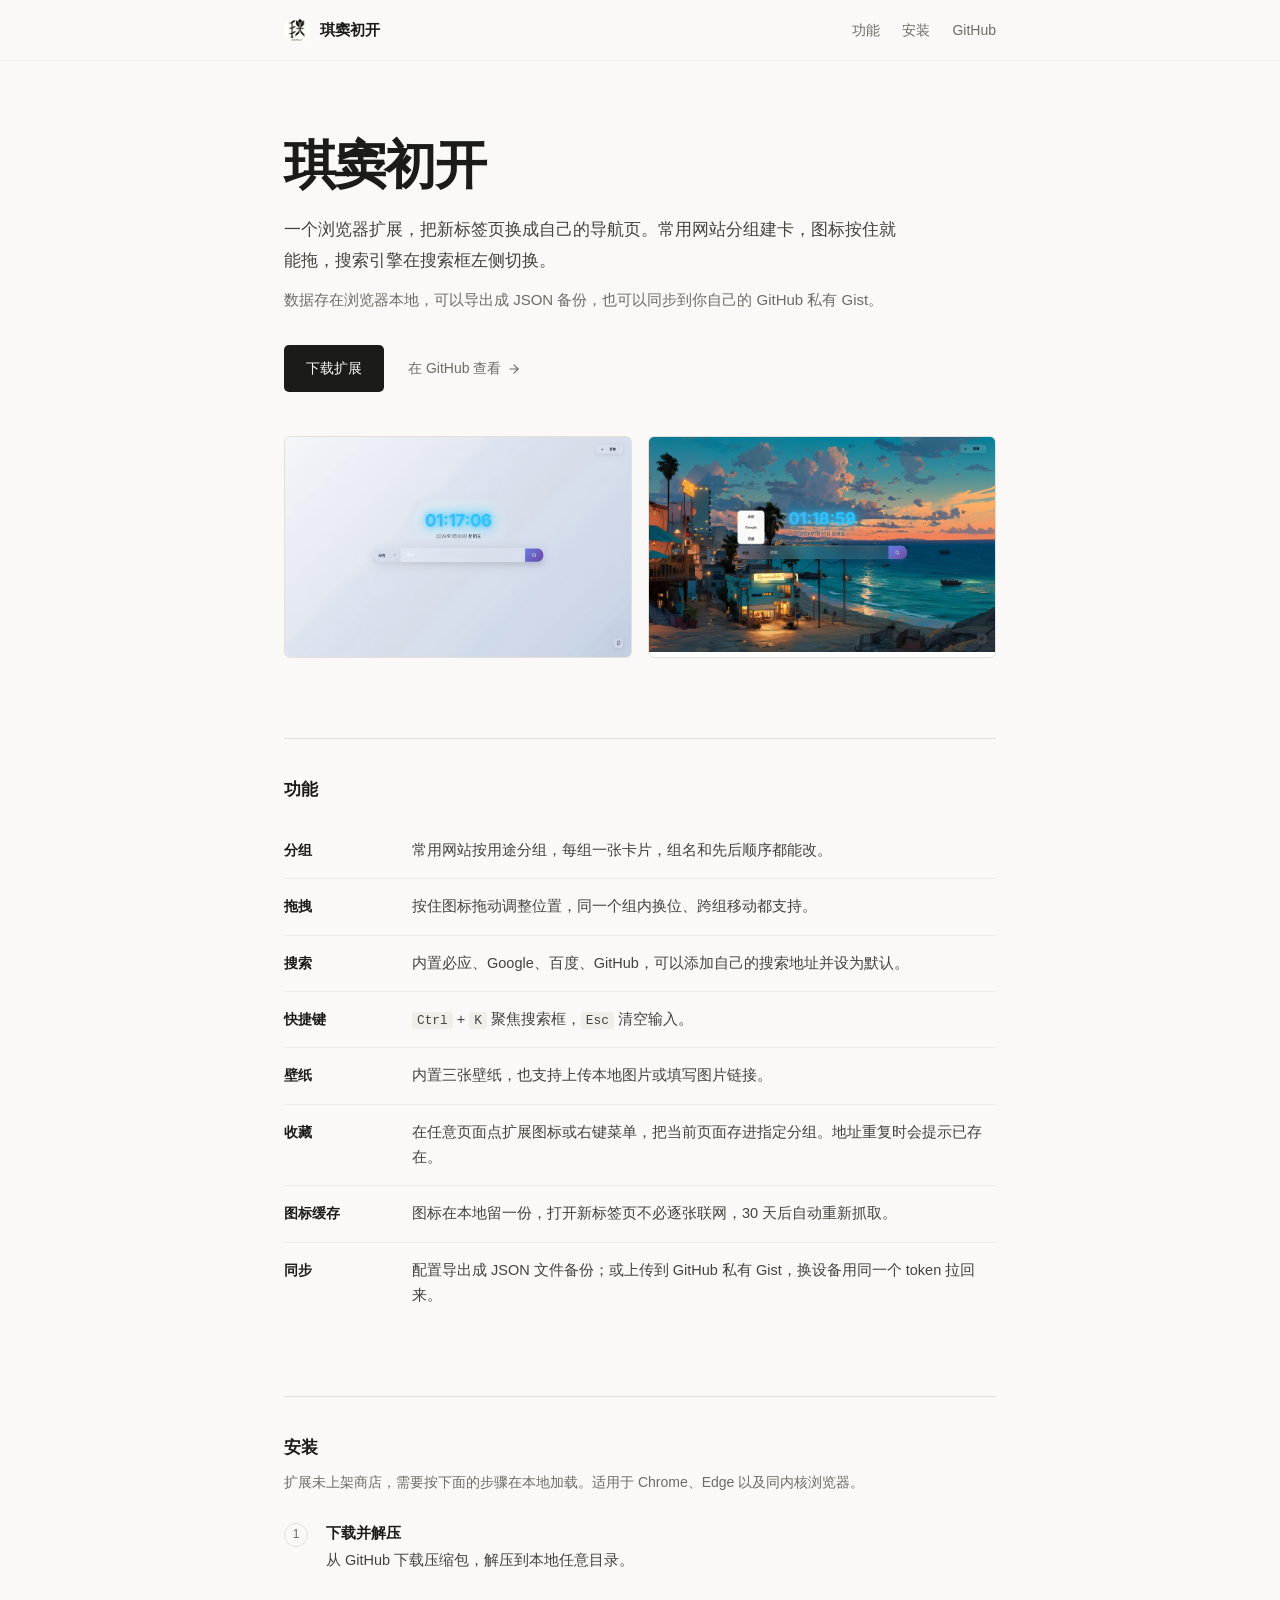
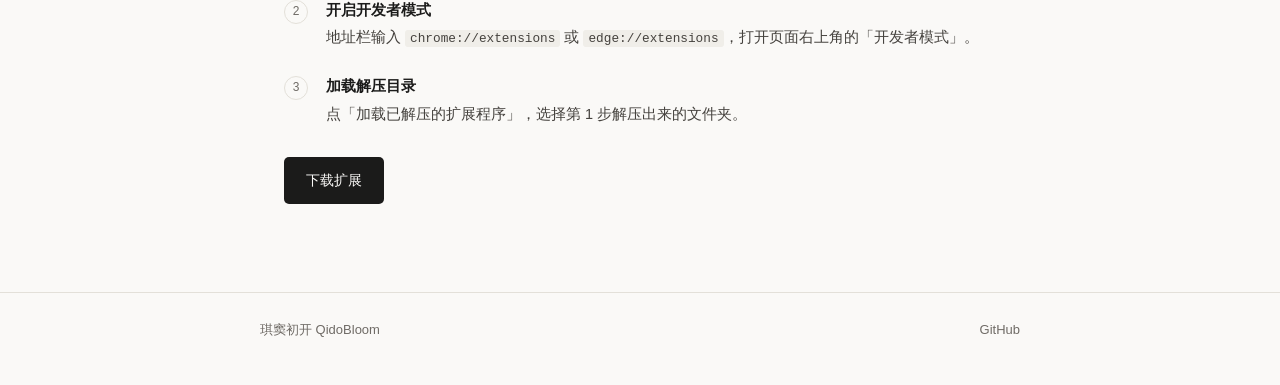
==== landing/index.html @ 7409191f "新增产品介绍页" ====
<!DOCTYPE html>
<html lang="zh-CN">
<head>
    <meta charset="UTF-8">
    <meta name="viewport" content="width=device-width, initial-scale=1.0">
    <title>琪窦初开 — 浏览器新标签页扩展</title>
    <meta name="description" content="琪窦初开是一款浏览器新标签页扩展：常用网站分组建卡、图标拖拽排序、多搜索引擎切换、自定义壁纸，配置可备份到本地或 GitHub Gist。">
    <link rel="icon" href="assets/favicon.png" type="image/png">
    <link rel="stylesheet" href="assets/style.css">
</head>
<body id="top">

<header class="site-header">
    <div class="wrap header-inner">
        <a class="brand" href="#top">
            <img src="assets/icon.png" alt="" width="26" height="26">
            <span>琪窦初开</span>
        </a>
        <nav class="nav">
            <a href="#features">功能</a>
            <a href="#install">安装</a>
            <a href="https://github.com/BAYUEQI/ZQ-QidoBloom" target="_blank" rel="noopener">GitHub</a>
        </nav>
    </div>
</header>

<main class="wrap">

    <section class="intro">
        <h1>琪窦初开</h1>
        <p class="lead">一个浏览器扩展，把新标签页换成自己的导航页。常用网站分组建卡，图标按住就能拖，搜索引擎在搜索框左侧切换。</p>
        <p class="lead sub">数据存在浏览器本地，可以导出成 JSON 备份，也可以同步到你自己的 GitHub 私有 Gist。</p>
        <div class="actions">
            <a class="btn" href="https://github.com/BAYUEQI/ZQ-QidoBloom/archive/refs/heads/main.zip">下载扩展</a>
            <a class="text-link" href="https://github.com/BAYUEQI/ZQ-QidoBloom" target="_blank" rel="noopener">
                在 GitHub 查看
                <svg width="14" height="14" viewBox="0 0 24 24" fill="none" stroke="currentColor" stroke-width="2" stroke-linecap="round" stroke-linejoin="round" aria-hidden="true"><line x1="5" y1="12" x2="19" y2="12"></line><polyline points="12 5 19 12 12 19"></polyline></svg>
            </a>
        </div>
    </section>

    <div class="shots">
        <figure class="shot">
            <img src="assets/shot-1.png" width="440" height="280" alt="起始页界面" loading="lazy">
        </figure>
        <figure class="shot">
            <img src="assets/shot-2.png" width="451" height="280" alt="起始页界面" loading="lazy">
        </figure>
    </div>

    <section id="features" class="section">
        <h2>功能</h2>
        <dl class="feature-list">
            <div class="row">
                <dt>分组</dt>
                <dd>常用网站按用途分组，每组一张卡片，组名和先后顺序都能改。</dd>
            </div>
            <div class="row">
                <dt>拖拽</dt>
                <dd>按住图标拖动调整位置，同一个组内换位、跨组移动都支持。</dd>
            </div>
            <div class="row">
                <dt>搜索</dt>
                <dd>内置必应、Google、百度、GitHub，可以添加自己的搜索地址并设为默认。</dd>
            </div>
            <div class="row">
                <dt>快捷键</dt>
                <dd><code>Ctrl</code> + <code>K</code> 聚焦搜索框，<code>Esc</code> 清空输入。</dd>
            </div>
            <div class="row">
                <dt>壁纸</dt>
                <dd>内置三张壁纸，也支持上传本地图片或填写图片链接。</dd>
            </div>
            <div class="row">
                <dt>收藏</dt>
                <dd>在任意页面点扩展图标或右键菜单，把当前页面存进指定分组。地址重复时会提示已存在。</dd>
            </div>
            <div class="row">
                <dt>图标缓存</dt>
                <dd>图标在本地留一份，打开新标签页不必逐张联网，30 天后自动重新抓取。</dd>
            </div>
            <div class="row">
                <dt>同步</dt>
                <dd>配置导出成 JSON 文件备份；或上传到 GitHub 私有 Gist，换设备用同一个 token 拉回来。</dd>
            </div>
        </dl>
    </section>

    <section id="install" class="section">
        <h2>安装</h2>
        <p class="note">扩展未上架商店，需要按下面的步骤在本地加载。适用于 Chrome、Edge 以及同内核浏览器。</p>
        <ol class="steps">
            <li>
                <h3>下载并解压</h3>
                <p>从 GitHub 下载压缩包，解压到本地任意目录。</p>
            </li>
            <li>
                <h3>开启开发者模式</h3>
                <p>地址栏输入 <code>chrome://extensions</code> 或 <code>edge://extensions</code>，打开页面右上角的「开发者模式」。</p>
            </li>
            <li>
                <h3>加载解压目录</h3>
                <p>点「加载已解压的扩展程序」，选择第 1 步解压出来的文件夹。</p>
            </li>
        </ol>
        <div class="actions">
            <a class="btn" href="https://github.com/BAYUEQI/ZQ-QidoBloom/archive/refs/heads/main.zip">下载扩展</a>
        </div>
    </section>

</main>

<footer class="site-footer">
    <div class="wrap footer-inner">
        <span>琪窦初开 QidoBloom</span>
        <a href="https://github.com/BAYUEQI/ZQ-QidoBloom" target="_blank" rel="noopener">GitHub</a>
    </div>
</footer>

</body>
</html>
---- landing/assets/style.css ----
/* ---------- 基础 ---------- */
:root {
    --ink: #1b1b1a;
    --ink-soft: #45423e;
    --muted: #6f6b66;
    --line: #e3e0d9;
    --line-soft: #eeece7;
    --paper: #faf9f7;
    --code-bg: #f0eee9;
}

* {
    margin: 0;
    padding: 0;
    box-sizing: border-box;
}

html {
    -webkit-text-size-adjust: 100%;
}

body {
    background: var(--paper);
    color: var(--ink);
    font-family: -apple-system, BlinkMacSystemFont, "Segoe UI", "PingFang SC", "Microsoft YaHei", sans-serif;
    font-size: 15px;
    line-height: 1.75;
    -webkit-font-smoothing: antialiased;
}

.wrap {
    width: 100%;
    max-width: 760px;
    margin: 0 auto;
    padding: 0 24px;
}

a {
    color: inherit;
    text-decoration: none;
}

code {
    font-family: ui-monospace, SFMono-Regular, Menlo, Consolas, monospace;
    font-size: 0.88em;
    background: var(--code-bg);
    padding: 1px 5px;
    border-radius: 3px;
}

/* ---------- 顶栏 ---------- */
.site-header {
    position: sticky;
    top: 0;
    z-index: 10;
    background: rgba(250, 249, 247, 0.9);
    backdrop-filter: blur(8px);
    -webkit-backdrop-filter: blur(8px);
    border-bottom: 1px solid var(--line-soft);
}

.header-inner {
    display: flex;
    align-items: center;
    justify-content: space-between;
    height: 60px;
}

.brand {
    display: inline-flex;
    align-items: center;
    gap: 10px;
    font-size: 15px;
    font-weight: 600;
    letter-spacing: -0.01em;
}

.brand img {
    border-radius: 6px;
    display: block;
}

.nav {
    display: flex;
    gap: 22px;
}

.nav a {
    font-size: 14px;
    color: var(--muted);
    transition: color 0.15s ease;
}

.nav a:hover {
    color: var(--ink);
}

/* ---------- 首屏 ---------- */
.intro {
    padding: 76px 0 44px;
}

.intro h1 {
    font-size: clamp(34px, 6vw, 52px);
    font-weight: 600;
    line-height: 1.08;
    letter-spacing: -0.035em;
}

.lead {
    margin-top: 22px;
    font-size: 17px;
    line-height: 1.8;
    color: var(--ink-soft);
    max-width: 620px;
}

.lead.sub {
    margin-top: 10px;
    font-size: 15px;
    color: var(--muted);
}

.actions {
    display: flex;
    align-items: center;
    gap: 24px;
    margin-top: 32px;
}

.btn {
    display: inline-flex;
    align-items: center;
    gap: 8px;
    background: var(--ink);
    color: var(--paper);
    font-size: 14px;
    font-weight: 500;
    padding: 11px 22px;
    border-radius: 5px;
    transition: background 0.15s ease;
}

.btn:hover {
    background: #34332f;
}

.text-link {
    display: inline-flex;
    align-items: center;
    gap: 6px;
    font-size: 14px;
    color: var(--muted);
    transition: color 0.15s ease;
}

.text-link svg {
    transition: transform 0.15s ease;
}

.text-link:hover {
    color: var(--ink);
}

.text-link:hover svg {
    transform: translateX(2px);
}

/* ---------- 截图 ---------- */
.shots {
    display: grid;
    grid-template-columns: 1fr 1fr;
    gap: 16px;
    padding-bottom: 8px;
}

.shot {
    border: 1px solid var(--line);
    border-radius: 6px;
    overflow: hidden;
    background: #fff;
}

.shot img {
    display: block;
    width: 100%;
    height: auto;
}

/* ---------- 区块 ---------- */
.section {
    margin-top: 72px;
    padding-top: 36px;
    border-top: 1px solid var(--line);
}

.section h2 {
    font-size: 17px;
    font-weight: 600;
    letter-spacing: -0.01em;
    margin-bottom: 8px;
}

.note {
    font-size: 14px;
    color: var(--muted);
    margin: 8px 0 26px;
}

/* ---------- 功能列表 ---------- */
.feature-list {
    margin-top: 18px;
}

.feature-list .row {
    display: grid;
    grid-template-columns: 104px 1fr;
    gap: 24px;
    padding: 15px 0;
    border-bottom: 1px solid var(--line-soft);
}

.feature-list .row:last-child {
    border-bottom: none;
}

.feature-list dt {
    font-size: 14px;
    font-weight: 600;
    color: var(--ink);
}

.feature-list dd {
    font-size: 14.5px;
    color: var(--ink-soft);
}

/* ---------- 安装步骤 ---------- */
.steps {
    list-style: none;
    counter-reset: step;
    margin-top: 4px;
}

.steps li {
    counter-increment: step;
    position: relative;
    padding-left: 42px;
    margin-bottom: 24px;
}

.steps li:last-child {
    margin-bottom: 0;
}

.steps li::before {
    content: counter(step);
    position: absolute;
    left: 0;
    top: 2px;
    width: 22px;
    height: 22px;
    border: 1px solid var(--line);
    border-radius: 50%;
    font-size: 12px;
    line-height: 20px;
    text-align: center;
    color: var(--muted);
}

.steps h3 {
    font-size: 14.5px;
    font-weight: 600;
    margin-bottom: 2px;
}

.steps p {
    font-size: 14.5px;
    color: var(--ink-soft);
}

.section .actions {
    margin-top: 30px;
}

/* ---------- 页脚 ---------- */
.site-footer {
    margin-top: 88px;
    border-top: 1px solid var(--line);
}

.footer-inner {
    display: flex;
    align-items: center;
    justify-content: space-between;
    padding: 26px 0 44px;
    font-size: 13px;
    color: var(--muted);
}

.footer-inner a:hover {
    color: var(--ink);
}

/* ---------- 移动端 ---------- */
@media (max-width: 640px) {
    .intro {
        padding: 52px 0 34px;
    }

    .lead {
        font-size: 16px;
    }

    .shots {
        grid-template-columns: 1fr;
    }

    .section {
        margin-top: 56px;
        padding-top: 30px;
    }

    .feature-list .row {
        grid-template-columns: 1fr;
        gap: 2px;
        padding: 14px 0;
    }

    .actions {
        gap: 18px;
        flex-wrap: wrap;
    }

    .nav {
        gap: 16px;
    }
}
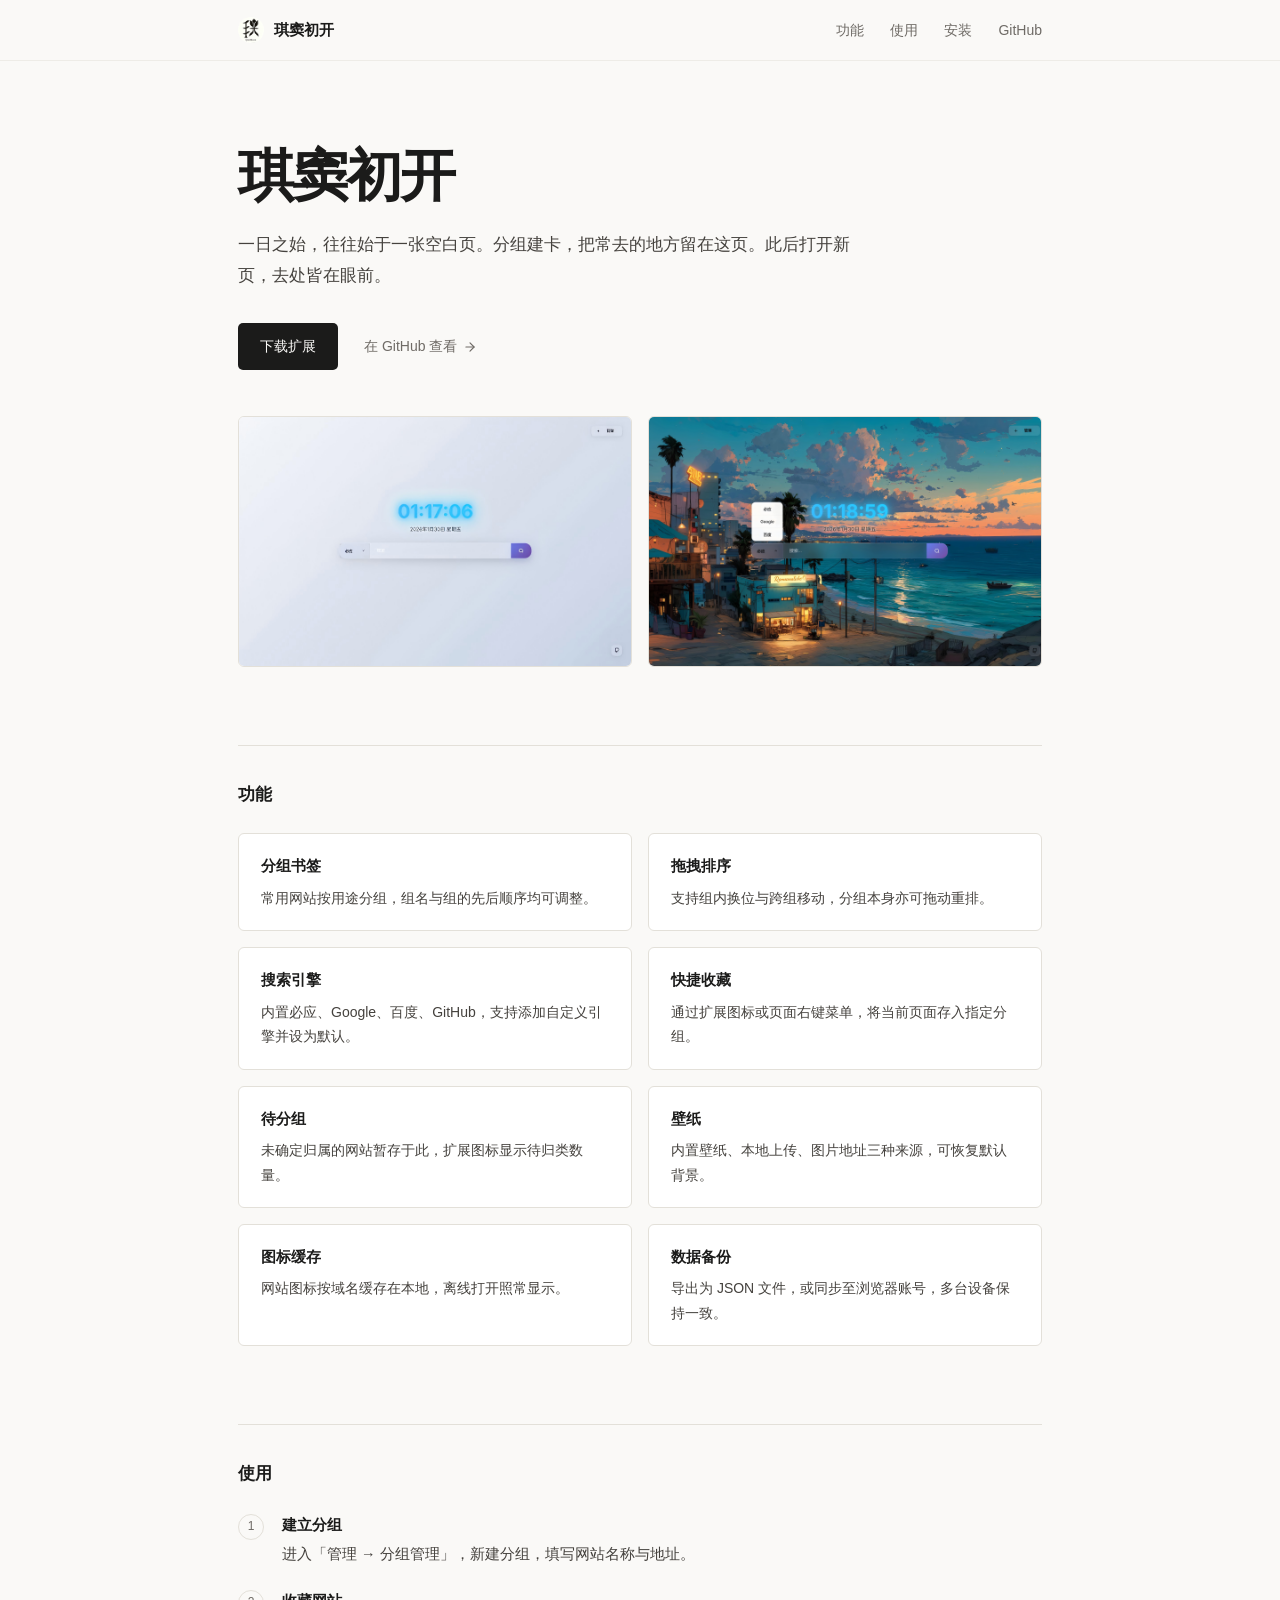
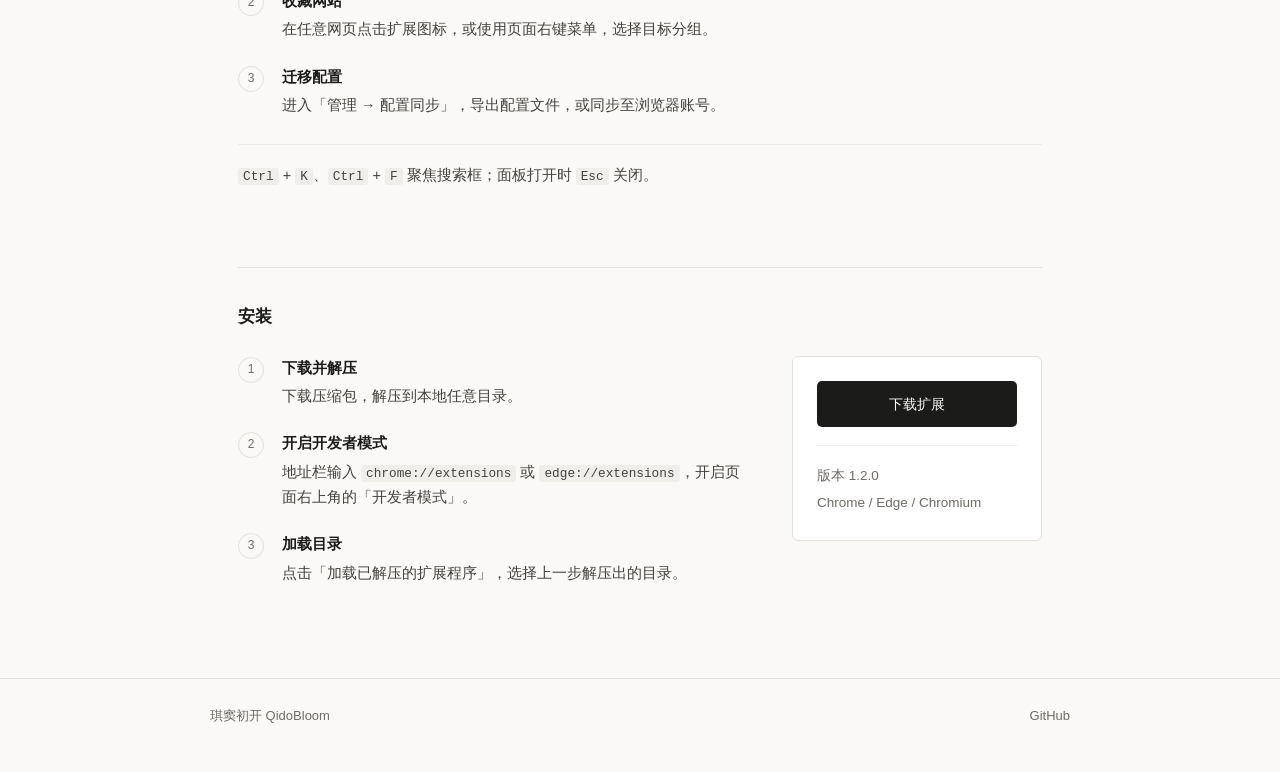
==== commit 493ebebd: "移除 Gist 同步，改为浏览器账号同步；清理冗余并修复 5 处缺陷；图标压缩至 128×128；重写 README 与产品页 账号同步按 5500 字节切片写入 chrome.storage.syn" ====
--- a/landing/index.html
+++ b/landing/index.html
@@ -4,7 +4,7 @@
     <meta charset="UTF-8">
     <meta name="viewport" content="width=device-width, initial-scale=1.0">
     <title>琪窦初开 — 浏览器新标签页扩展</title>
-    <meta name="description" content="琪窦初开是一款浏览器新标签页扩展：常用网站分组建卡、图标拖拽排序、多搜索引擎切换、自定义壁纸，配置可备份到本地或 GitHub Gist。">
+    <meta name="description" content="一日之始，往往始于一张空白页。分组建卡，把常去的地方留在这页；此后打开新页，去处皆在眼前。">
     <link rel="icon" href="assets/favicon.png" type="image/png">
     <link rel="stylesheet" href="assets/style.css">
 </head>
@@ -18,6 +18,7 @@
         </a>
         <nav class="nav">
             <a href="#features">功能</a>
+            <a href="#workflow">使用</a>
             <a href="#install">安装</a>
             <a href="https://github.com/BAYUEQI/ZQ-QidoBloom" target="_blank" rel="noopener">GitHub</a>
         </nav>
@@ -28,8 +29,7 @@
 
     <section class="intro">
         <h1>琪窦初开</h1>
-        <p class="lead">一个浏览器扩展，把新标签页换成自己的导航页。常用网站分组建卡，图标按住就能拖，搜索引擎在搜索框左侧切换。</p>
-        <p class="lead sub">数据存在浏览器本地，可以导出成 JSON 备份，也可以同步到你自己的 GitHub 私有 Gist。</p>
+        <p class="lead">一日之始，往往始于一张空白页。分组建卡，把常去的地方留在这页。此后打开新页，去处皆在眼前。</p>
         <div class="actions">
             <a class="btn" href="https://github.com/BAYUEQI/ZQ-QidoBloom/archive/refs/heads/main.zip">下载扩展</a>
             <a class="text-link" href="https://github.com/BAYUEQI/ZQ-QidoBloom" target="_blank" rel="noopener">
@@ -41,70 +41,94 @@
 
     <div class="shots">
         <figure class="shot">
-            <img src="assets/shot-1.png" width="440" height="280" alt="起始页界面" loading="lazy">
+            <img src="assets/shot-1.png" alt="起始页界面">
         </figure>
         <figure class="shot">
-            <img src="assets/shot-2.png" width="451" height="280" alt="起始页界面" loading="lazy">
+            <img src="assets/shot-2.png" alt="起始页界面">
         </figure>
     </div>
 
     <section id="features" class="section">
         <h2>功能</h2>
-        <dl class="feature-list">
-            <div class="row">
-                <dt>分组</dt>
-                <dd>常用网站按用途分组，每组一张卡片，组名和先后顺序都能改。</dd>
+        <div class="cards">
+            <div class="card">
+                <h3>分组书签</h3>
+                <p>常用网站按用途分组，组名与组的先后顺序均可调整。</p>
             </div>
-            <div class="row">
-                <dt>拖拽</dt>
-                <dd>按住图标拖动调整位置，同一个组内换位、跨组移动都支持。</dd>
+            <div class="card">
+                <h3>拖拽排序</h3>
+                <p>支持组内换位与跨组移动，分组本身亦可拖动重排。</p>
             </div>
-            <div class="row">
-                <dt>搜索</dt>
-                <dd>内置必应、Google、百度、GitHub，可以添加自己的搜索地址并设为默认。</dd>
+            <div class="card">
+                <h3>搜索引擎</h3>
+                <p>内置必应、Google、百度、GitHub，支持添加自定义引擎并设为默认。</p>
             </div>
-            <div class="row">
-                <dt>快捷键</dt>
-                <dd><code>Ctrl</code> + <code>K</code> 聚焦搜索框，<code>Esc</code> 清空输入。</dd>
+            <div class="card">
+                <h3>快捷收藏</h3>
+                <p>通过扩展图标或页面右键菜单，将当前页面存入指定分组。</p>
             </div>
-            <div class="row">
-                <dt>壁纸</dt>
-                <dd>内置三张壁纸，也支持上传本地图片或填写图片链接。</dd>
+            <div class="card">
+                <h3>待分组</h3>
+                <p>未确定归属的网站暂存于此，扩展图标显示待归类数量。</p>
             </div>
-            <div class="row">
-                <dt>收藏</dt>
-                <dd>在任意页面点扩展图标或右键菜单，把当前页面存进指定分组。地址重复时会提示已存在。</dd>
+            <div class="card">
+                <h3>壁纸</h3>
+                <p>内置壁纸、本地上传、图片地址三种来源，可恢复默认背景。</p>
             </div>
-            <div class="row">
-                <dt>图标缓存</dt>
-                <dd>图标在本地留一份，打开新标签页不必逐张联网，30 天后自动重新抓取。</dd>
+            <div class="card">
+                <h3>图标缓存</h3>
+                <p>网站图标按域名缓存在本地，离线打开照常显示。</p>
             </div>
-            <div class="row">
-                <dt>同步</dt>
-                <dd>配置导出成 JSON 文件备份；或上传到 GitHub 私有 Gist，换设备用同一个 token 拉回来。</dd>
+            <div class="card">
+                <h3>数据备份</h3>
+                <p>导出为 JSON 文件，或同步至浏览器账号，多台设备保持一致。</p>
             </div>
-        </dl>
+        </div>
+    </section>
+
+    <section id="workflow" class="section">
+        <h2>使用</h2>
+        <ol class="steps">
+            <li>
+                <h3>建立分组</h3>
+                <p>进入「管理 → 分组管理」，新建分组，填写网站名称与地址。</p>
+            </li>
+            <li>
+                <h3>收藏网站</h3>
+                <p>在任意网页点击扩展图标，或使用页面右键菜单，选择目标分组。</p>
+            </li>
+            <li>
+                <h3>迁移配置</h3>
+                <p>进入「管理 → 配置同步」，导出配置文件，或同步至浏览器账号。</p>
+            </li>
+        </ol>
+        <p class="shortcut"><code>Ctrl</code> + <code>K</code>、<code>Ctrl</code> + <code>F</code> 聚焦搜索框；面板打开时 <code>Esc</code> 关闭。</p>
     </section>
 
     <section id="install" class="section">
         <h2>安装</h2>
-        <p class="note">扩展未上架商店，需要按下面的步骤在本地加载。适用于 Chrome、Edge 以及同内核浏览器。</p>
-        <ol class="steps">
-            <li>
-                <h3>下载并解压</h3>
-                <p>从 GitHub 下载压缩包，解压到本地任意目录。</p>
-            </li>
-            <li>
-                <h3>开启开发者模式</h3>
-                <p>地址栏输入 <code>chrome://extensions</code> 或 <code>edge://extensions</code>，打开页面右上角的「开发者模式」。</p>
-            </li>
-            <li>
-                <h3>加载解压目录</h3>
-                <p>点「加载已解压的扩展程序」，选择第 1 步解压出来的文件夹。</p>
-            </li>
-        </ol>
-        <div class="actions">
-            <a class="btn" href="https://github.com/BAYUEQI/ZQ-QidoBloom/archive/refs/heads/main.zip">下载扩展</a>
+        <div class="install-grid">
+            <ol class="steps">
+                <li>
+                    <h3>下载并解压</h3>
+                    <p>下载压缩包，解压到本地任意目录。</p>
+                </li>
+                <li>
+                    <h3>开启开发者模式</h3>
+                    <p>地址栏输入 <code>chrome://extensions</code> 或 <code>edge://extensions</code>，开启页面右上角的「开发者模式」。</p>
+                </li>
+                <li>
+                    <h3>加载目录</h3>
+                    <p>点击「加载已解压的扩展程序」，选择上一步解压出的目录。</p>
+                </li>
+            </ol>
+            <aside class="download-card">
+                <a class="btn" href="https://github.com/BAYUEQI/ZQ-QidoBloom/archive/refs/heads/main.zip">下载扩展</a>
+                <div class="download-meta">
+                    <span>版本 1.2.0</span>
+                    <span>Chrome / Edge / Chromium</span>
+                </div>
+            </aside>
         </div>
     </section>
 
--- a/landing/assets/style.css
+++ b/landing/assets/style.css
@@ -30,9 +30,9 @@
 
 .wrap {
     width: 100%;
-    max-width: 760px;
+    max-width: 860px;
     margin: 0 auto;
-    padding: 0 24px;
+    padding: 0 28px;
 }
 
 a {
@@ -53,7 +53,7 @@
     position: sticky;
     top: 0;
     z-index: 10;
-    background: rgba(250, 249, 247, 0.9);
+    background: rgba(250, 249, 247, 0.92);
     backdrop-filter: blur(8px);
     -webkit-backdrop-filter: blur(8px);
     border-bottom: 1px solid var(--line-soft);
@@ -82,7 +82,7 @@
 
 .nav {
     display: flex;
-    gap: 22px;
+    gap: 26px;
 }
 
 .nav a {
@@ -97,34 +97,28 @@
 
 /* ---------- 首屏 ---------- */
 .intro {
-    padding: 76px 0 44px;
+    padding: 84px 0 46px;
 }
 
 .intro h1 {
-    font-size: clamp(34px, 6vw, 52px);
-    font-weight: 600;
-    line-height: 1.08;
+    font-size: clamp(36px, 5.4vw, 56px);
+    font-weight: 600;
+    line-height: 1.1;
     letter-spacing: -0.035em;
 }
 
 .lead {
     margin-top: 22px;
+    max-width: 640px;
     font-size: 17px;
-    line-height: 1.8;
+    line-height: 1.85;
     color: var(--ink-soft);
-    max-width: 620px;
-}
-
-.lead.sub {
-    margin-top: 10px;
-    font-size: 15px;
-    color: var(--muted);
 }
 
 .actions {
     display: flex;
     align-items: center;
-    gap: 24px;
+    gap: 26px;
     margin-top: 32px;
 }
 
@@ -171,7 +165,6 @@
     display: grid;
     grid-template-columns: 1fr 1fr;
     gap: 16px;
-    padding-bottom: 8px;
 }
 
 .shot {
@@ -179,18 +172,21 @@
     border-radius: 6px;
     overflow: hidden;
     background: #fff;
+    aspect-ratio: 11 / 7;
 }
 
 .shot img {
     display: block;
     width: 100%;
-    height: auto;
+    height: 100%;
+    object-fit: cover;
+    object-position: top left;
 }
 
 /* ---------- 区块 ---------- */
 .section {
-    margin-top: 72px;
-    padding-top: 36px;
+    margin-top: 78px;
+    padding-top: 34px;
     border-top: 1px solid var(--line);
 }
 
@@ -198,55 +194,48 @@
     font-size: 17px;
     font-weight: 600;
     letter-spacing: -0.01em;
-    margin-bottom: 8px;
-}
-
-.note {
+}
+
+/* ---------- 功能 ---------- */
+.cards {
+    display: grid;
+    grid-template-columns: 1fr 1fr;
+    gap: 16px;
+    margin-top: 24px;
+}
+
+.card {
+    border: 1px solid var(--line);
+    border-radius: 6px;
+    padding: 20px 22px;
+    background: #fff;
+}
+
+.card h3 {
+    font-size: 14.5px;
+    font-weight: 600;
+    margin-bottom: 6px;
+}
+
+.card p {
     font-size: 14px;
-    color: var(--muted);
-    margin: 8px 0 26px;
-}
-
-/* ---------- 功能列表 ---------- */
-.feature-list {
-    margin-top: 18px;
-}
-
-.feature-list .row {
-    display: grid;
-    grid-template-columns: 104px 1fr;
-    gap: 24px;
-    padding: 15px 0;
-    border-bottom: 1px solid var(--line-soft);
-}
-
-.feature-list .row:last-child {
-    border-bottom: none;
-}
-
-.feature-list dt {
-    font-size: 14px;
-    font-weight: 600;
-    color: var(--ink);
-}
-
-.feature-list dd {
-    font-size: 14.5px;
+    line-height: 1.75;
     color: var(--ink-soft);
 }
 
-/* ---------- 安装步骤 ---------- */
+/* ---------- 使用步骤 ---------- */
 .steps {
     list-style: none;
     counter-reset: step;
-    margin-top: 4px;
+    margin-top: 24px;
+    max-width: 640px;
 }
 
 .steps li {
     counter-increment: step;
     position: relative;
-    padding-left: 42px;
-    margin-bottom: 24px;
+    padding-left: 44px;
+    margin-bottom: 22px;
 }
 
 .steps li:last-child {
@@ -257,13 +246,13 @@
     content: counter(step);
     position: absolute;
     left: 0;
-    top: 2px;
-    width: 22px;
-    height: 22px;
+    top: 1px;
+    width: 24px;
+    height: 24px;
     border: 1px solid var(--line);
     border-radius: 50%;
     font-size: 12px;
-    line-height: 20px;
+    line-height: 22px;
     text-align: center;
     color: var(--muted);
 }
@@ -271,7 +260,7 @@
 .steps h3 {
     font-size: 14.5px;
     font-weight: 600;
-    margin-bottom: 2px;
+    margin-bottom: 3px;
 }
 
 .steps p {
@@ -279,13 +268,55 @@
     color: var(--ink-soft);
 }
 
-.section .actions {
-    margin-top: 30px;
+.shortcut {
+    margin-top: 26px;
+    padding-top: 18px;
+    border-top: 1px solid var(--line-soft);
+    font-size: 14.5px;
+    color: var(--ink-soft);
+}
+
+/* ---------- 安装 ---------- */
+.install-grid {
+    display: grid;
+    grid-template-columns: 1fr 250px;
+    gap: 44px;
+    margin-top: 24px;
+}
+
+.install-grid .steps {
+    margin-top: 0;
+}
+
+.download-card {
+    border: 1px solid var(--line);
+    border-radius: 6px;
+    background: #fff;
+    padding: 24px;
+    align-self: start;
+}
+
+.download-card .btn {
+    width: 100%;
+    justify-content: center;
+}
+
+.download-meta {
+    margin-top: 18px;
+    padding-top: 16px;
+    border-top: 1px solid var(--line-soft);
+    font-size: 13.5px;
+    line-height: 2;
+    color: var(--muted);
+}
+
+.download-meta span {
+    display: block;
 }
 
 /* ---------- 页脚 ---------- */
 .site-footer {
-    margin-top: 88px;
+    margin-top: 92px;
     border-top: 1px solid var(--line);
 }
 
@@ -303,9 +334,13 @@
 }
 
 /* ---------- 移动端 ---------- */
-@media (max-width: 640px) {
+@media (max-width: 680px) {
+    .wrap {
+        padding: 0 20px;
+    }
+
     .intro {
-        padding: 52px 0 34px;
+        padding: 56px 0 34px;
     }
 
     .lead {
@@ -316,15 +351,19 @@
         grid-template-columns: 1fr;
     }
 
+    .cards {
+        grid-template-columns: 1fr;
+        gap: 12px;
+    }
+
     .section {
         margin-top: 56px;
-        padding-top: 30px;
-    }
-
-    .feature-list .row {
+        padding-top: 28px;
+    }
+
+    .install-grid {
         grid-template-columns: 1fr;
-        gap: 2px;
-        padding: 14px 0;
+        gap: 28px;
     }
 
     .actions {
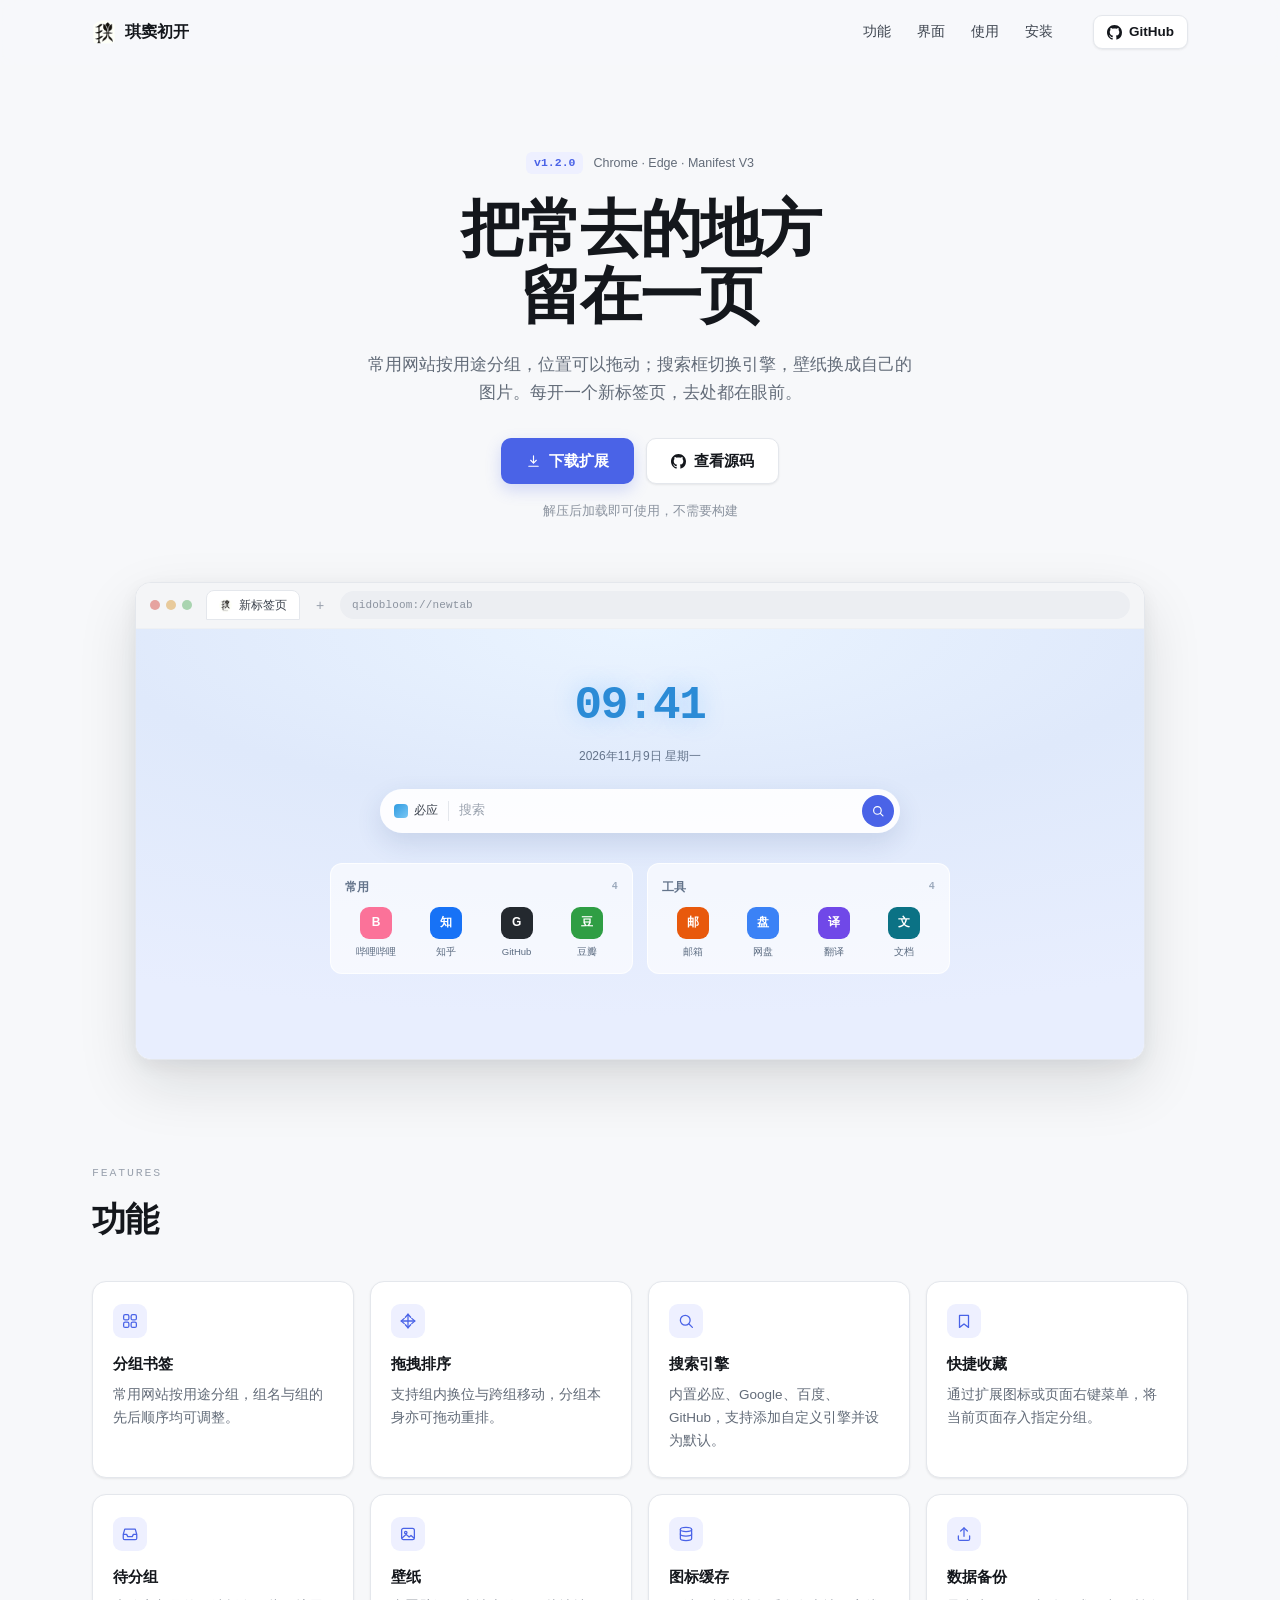
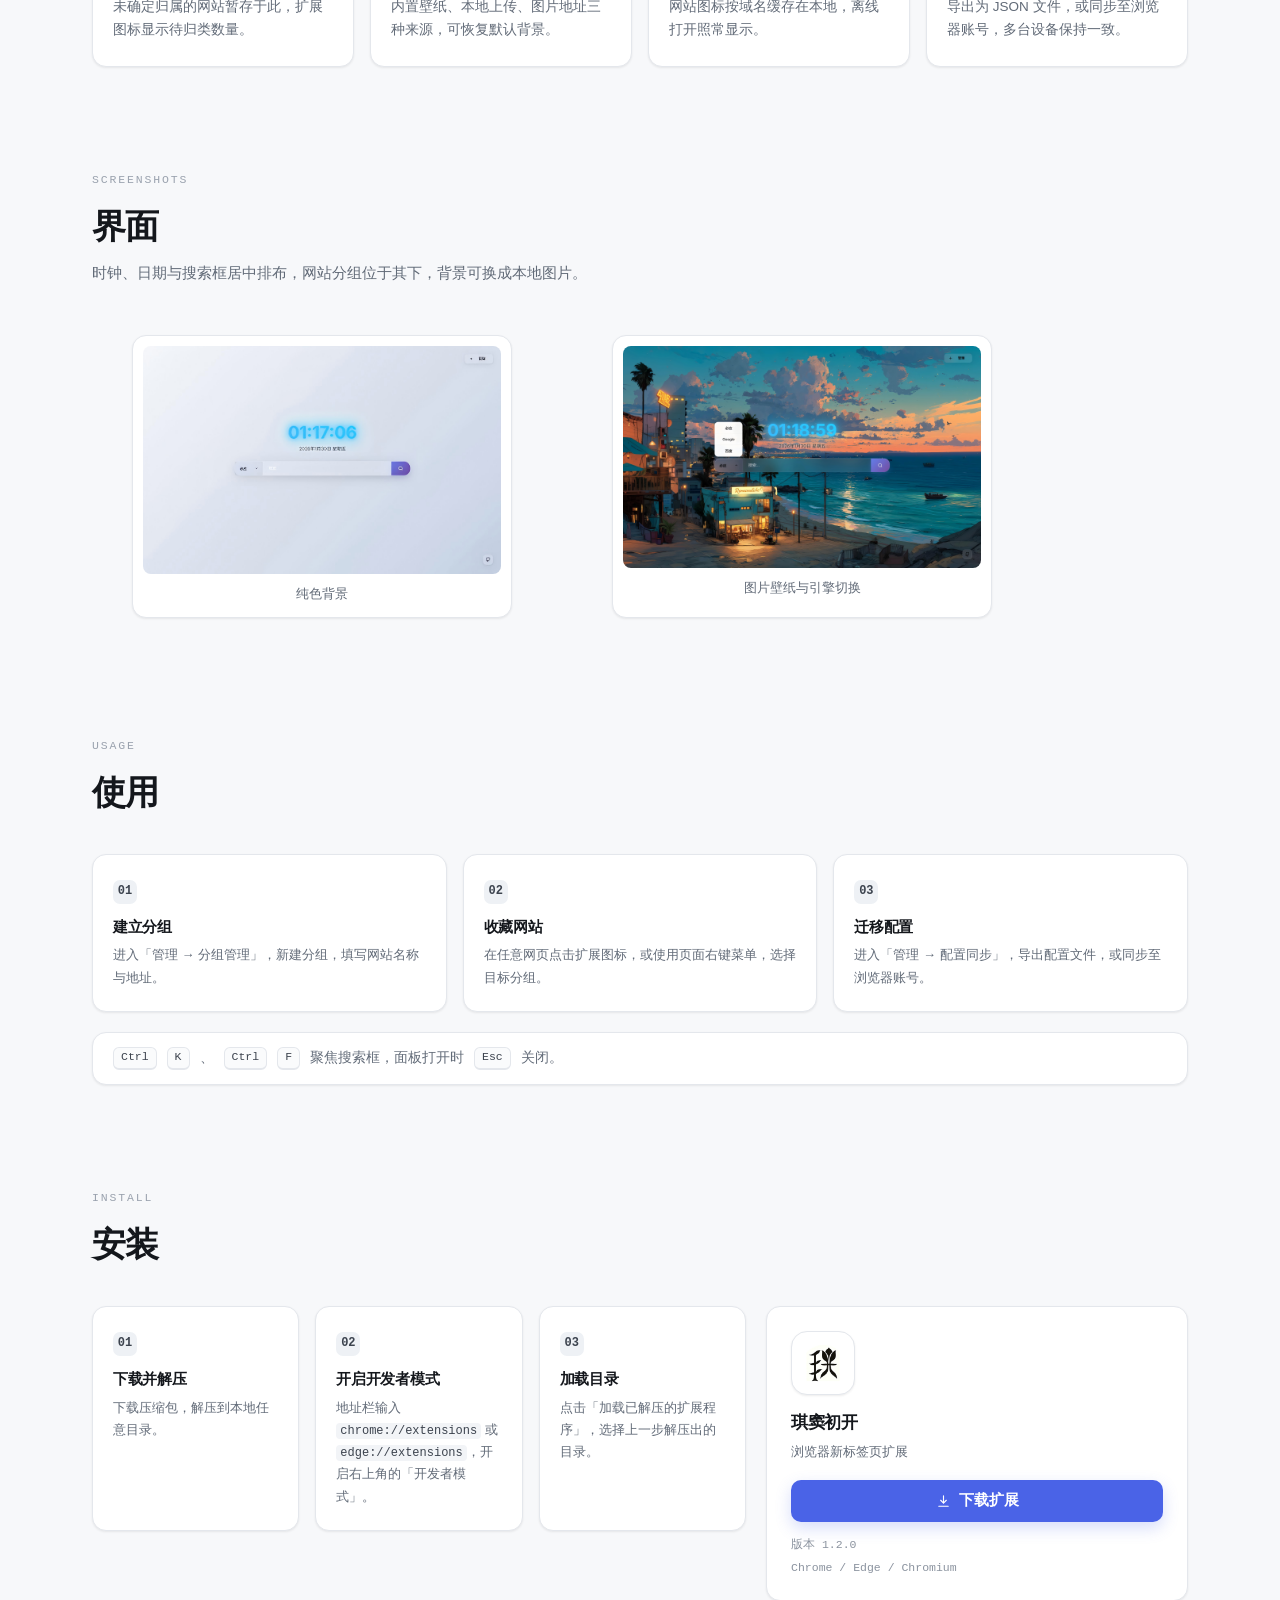
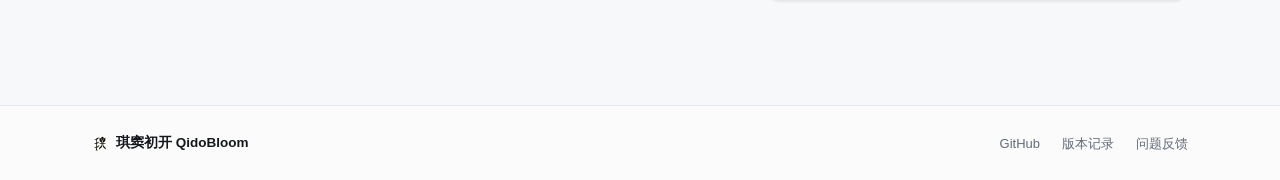
==== commit fad20af4: "官网改版：统一新版式 首屏改为手绘 Chrome 窗口示意，功能区改为卡片网格，界面截图区与下载区重排；新增页面脚本与纯字形标志图。" ====
--- a/landing/index.html
+++ b/landing/index.html
@@ -1,145 +1,322 @@
-<!DOCTYPE html>
+<!doctype html>
 <html lang="zh-CN">
-<head>
-    <meta charset="UTF-8">
-    <meta name="viewport" content="width=device-width, initial-scale=1.0">
+  <head>
+    <meta charset="utf-8" />
+    <meta name="viewport" content="width=device-width, initial-scale=1" />
     <title>琪窦初开 — 浏览器新标签页扩展</title>
-    <meta name="description" content="一日之始，往往始于一张空白页。分组建卡，把常去的地方留在这页；此后打开新页，去处皆在眼前。">
-    <link rel="icon" href="assets/favicon.png" type="image/png">
-    <link rel="stylesheet" href="assets/style.css">
-</head>
-<body id="top">
-
-<header class="site-header">
-    <div class="wrap header-inner">
+    <meta
+      name="description"
+      content="琪窦初开（QidoBloom）是 Chrome / Edge 新标签页扩展：分组收纳常用网站，位置可直接拖动，搜索框切换引擎，壁纸自选图片。"
+    />
+    <link rel="icon" href="assets/favicon.png" type="image/png" />
+    <link rel="apple-touch-icon" href="assets/icon.png" />
+    <meta property="og:title" content="琪窦初开 — 浏览器新标签页扩展" />
+    <meta property="og:description" content="把常去的地方，留在一页。" />
+    <meta property="og:image" content="assets/icon.png" />
+    <link rel="stylesheet" href="assets/style.css" />
+  </head>
+  <body>
+    <svg class="sprite" aria-hidden="true">
+      <defs>
+        <symbol id="i-grid" viewBox="0 0 24 24">
+          <rect x="3.5" y="3.5" width="7" height="7" rx="2" />
+          <rect x="13.5" y="3.5" width="7" height="7" rx="2" />
+          <rect x="3.5" y="13.5" width="7" height="7" rx="2" />
+          <rect x="13.5" y="13.5" width="7" height="7" rx="2" />
+        </symbol>
+        <symbol id="i-move" viewBox="0 0 24 24">
+          <path d="M12 3v18" />
+          <path d="M3 12h18" />
+          <path d="m8.5 7 3.5-4 3.5 4" />
+          <path d="m8.5 17 3.5 4 3.5-4" />
+          <path d="m7 8.5-4 3.5 4 3.5" />
+          <path d="m17 8.5 4 3.5-4 3.5" />
+        </symbol>
+        <symbol id="i-search" viewBox="0 0 24 24">
+          <circle cx="11" cy="11" r="6.5" />
+          <path d="m16 16 4.5 4.5" />
+        </symbol>
+        <symbol id="i-bookmark" viewBox="0 0 24 24">
+          <path d="M6 4.5h12v16l-6-4.5-6 4.5v-16Z" />
+        </symbol>
+        <symbol id="i-inbox" viewBox="0 0 24 24">
+          <path d="M3.5 12.5h4l1.5 3h6l1.5-3h4" />
+          <path d="M5 5.5h14l2 7v5a2 2 0 0 1-2 2H5a2 2 0 0 1-2-2v-5l2-7Z" />
+        </symbol>
+        <symbol id="i-image" viewBox="0 0 24 24">
+          <rect x="3.5" y="4.5" width="17" height="15" rx="2.5" />
+          <circle cx="9" cy="10" r="1.6" />
+          <path d="m4.5 17 5-4.5 4 3.5 2.5-2 3.5 3" />
+        </symbol>
+        <symbol id="i-db" viewBox="0 0 24 24">
+          <ellipse cx="12" cy="6" rx="7.5" ry="2.8" />
+          <path d="M4.5 6v12c0 1.6 3.4 2.8 7.5 2.8s7.5-1.2 7.5-2.8V6" />
+          <path d="M4.5 12c0 1.6 3.4 2.8 7.5 2.8s7.5-1.2 7.5-2.8" />
+        </symbol>
+        <symbol id="i-export" viewBox="0 0 24 24">
+          <path d="M12 15V4" />
+          <path d="m7.5 8 4.5-4 4.5 4" />
+          <path d="M4.5 14.5v4a2 2 0 0 0 2 2h11a2 2 0 0 0 2-2v-4" />
+        </symbol>
+        <symbol id="i-arrow" viewBox="0 0 24 24">
+          <path d="M5 12h13" />
+          <path d="m12.5 6 6 6-6 6" />
+        </symbol>
+        <symbol id="i-download" viewBox="0 0 24 24">
+          <path d="M12 3v11" />
+          <path d="m7.5 10 4.5 4.5L16.5 10" />
+          <path d="M4.5 19.5h15" />
+        </symbol>
+        <symbol id="i-github" viewBox="0 0 16 16">
+          <path
+            d="M8 0C3.58 0 0 3.58 0 8c0 3.54 2.29 6.53 5.47 7.59.4.07.55-.17.55-.38 0-.19-.01-.82-.01-1.49-2.01.37-2.53-.49-2.69-.94-.09-.23-.48-.94-.82-1.13-.28-.15-.68-.52-.01-.53.63-.01 1.08.58 1.23.82.72 1.21 1.87.87 2.33.66.07-.52.28-.87.51-1.07-1.78-.2-3.64-.89-3.64-3.95 0-.87.31-1.59.82-2.15-.08-.2-.36-1.02.08-2.12 0 0 .67-.21 2.2.82.64-.18 1.32-.27 2-.27.68 0 1.36.09 2 .27 1.53-1.04 2.2-.82 2.2-.82.44 1.1.16 1.92.08 2.12.51.56.82 1.27.82 2.15 0 3.07-1.87 3.75-3.65 3.95.29.25.54.73.54 1.48 0 1.07-.01 1.93-.01 2.2 0 .21.15.46.55.38A8.01 8.01 0 0 0 16 8c0-4.42-3.58-8-8-8Z"
+          />
+        </symbol>
+      </defs>
+    </svg>
+
+    <header class="nav" id="nav">
+      <div class="nav-inner">
         <a class="brand" href="#top">
-            <img src="assets/icon.png" alt="" width="26" height="26">
-            <span>琪窦初开</span>
+          <img src="assets/mark.png" width="24" height="24" alt="" />
+          <span>琪窦初开</span>
         </a>
-        <nav class="nav">
-            <a href="#features">功能</a>
-            <a href="#workflow">使用</a>
-            <a href="#install">安装</a>
-            <a href="https://github.com/BAYUEQI/ZQ-QidoBloom" target="_blank" rel="noopener">GitHub</a>
+        <nav class="nav-links">
+          <a href="#features">功能</a>
+          <a href="#shots">界面</a>
+          <a href="#use">使用</a>
+          <a href="#install">安装</a>
         </nav>
-    </div>
-</header>
-
-<main class="wrap">
-
-    <section class="intro">
-        <h1>琪窦初开</h1>
-        <p class="lead">一日之始，往往始于一张空白页。分组建卡，把常去的地方留在这页。此后打开新页，去处皆在眼前。</p>
-        <div class="actions">
-            <a class="btn" href="https://github.com/BAYUEQI/ZQ-QidoBloom/archive/refs/heads/main.zip">下载扩展</a>
-            <a class="text-link" href="https://github.com/BAYUEQI/ZQ-QidoBloom" target="_blank" rel="noopener">
-                在 GitHub 查看
-                <svg width="14" height="14" viewBox="0 0 24 24" fill="none" stroke="currentColor" stroke-width="2" stroke-linecap="round" stroke-linejoin="round" aria-hidden="true"><line x1="5" y1="12" x2="19" y2="12"></line><polyline points="12 5 19 12 12 19"></polyline></svg>
+        <a class="nav-github" href="https://github.com/BAYUEQI/ZQ-QidoBloom" target="_blank" rel="noreferrer">
+          <svg viewBox="0 0 16 16"><use href="#i-github" /></svg>
+          <span>GitHub</span>
+        </a>
+      </div>
+    </header>
+
+    <main id="top">
+      <section class="hero">
+        <div class="hero-copy">
+          <div class="eyebrow">
+            <span class="tag">v1.2.0</span>
+            <span>Chrome · Edge · Manifest V3</span>
+          </div>
+          <h1>把常去的地方<br />留在一页</h1>
+          <p class="lede">
+            常用网站按用途分组，位置可以拖动；搜索框切换引擎，壁纸换成自己的图片。每开一个新标签页，去处都在眼前。
+          </p>
+          <div class="hero-actions">
+            <a class="btn primary lg" href="https://github.com/BAYUEQI/ZQ-QidoBloom/archive/refs/heads/main.zip">
+              <svg viewBox="0 0 24 24"><use href="#i-download" /></svg>
+              下载扩展
             </a>
-        </div>
-    </section>
-
-    <div class="shots">
-        <figure class="shot">
-            <img src="assets/shot-1.png" alt="起始页界面">
-        </figure>
-        <figure class="shot">
-            <img src="assets/shot-2.png" alt="起始页界面">
-        </figure>
-    </div>
-
-    <section id="features" class="section">
-        <h2>功能</h2>
-        <div class="cards">
-            <div class="card">
-                <h3>分组书签</h3>
-                <p>常用网站按用途分组，组名与组的先后顺序均可调整。</p>
+            <a class="btn ghost lg" href="https://github.com/BAYUEQI/ZQ-QidoBloom" target="_blank" rel="noreferrer">
+              <svg class="fill" viewBox="0 0 16 16"><use href="#i-github" /></svg>
+              查看源码
+            </a>
+          </div>
+          <p class="hero-meta">解压后加载即可使用，不需要构建</p>
+        </div>
+
+        <div class="browser" aria-hidden="true">
+          <div class="br-bar">
+            <span class="br-dots"><i></i><i></i><i></i></span>
+            <span class="br-tab">
+              <img src="assets/favicon.png" width="13" height="13" alt="" />
+              <span>新标签页</span>
+            </span>
+            <span class="br-plus">+</span>
+            <span class="br-omni">qidobloom://newtab</span>
+          </div>
+          <div class="br-view">
+            <div class="nt-clock">
+              <div class="nt-time">09:41</div>
+              <div class="nt-date">2026年11月9日 星期一</div>
             </div>
-            <div class="card">
-                <h3>拖拽排序</h3>
-                <p>支持组内换位与跨组移动，分组本身亦可拖动重排。</p>
+            <div class="nt-search">
+              <span class="nt-engine"><i></i>必应</span>
+              <span class="nt-placeholder">搜索</span>
+              <span class="nt-go">
+                <svg viewBox="0 0 24 24"><use href="#i-search" /></svg>
+              </span>
             </div>
-            <div class="card">
-                <h3>搜索引擎</h3>
-                <p>内置必应、Google、百度、GitHub，支持添加自定义引擎并设为默认。</p>
+            <div class="nt-groups">
+              <div class="nt-group">
+                <h5>常用<span>4</span></h5>
+                <div class="tiles">
+                  <div class="tile"><i style="background: #fb7299">B</i><span>哔哩哔哩</span></div>
+                  <div class="tile"><i style="background: #1772f6">知</i><span>知乎</span></div>
+                  <div class="tile"><i style="background: #24292f">G</i><span>GitHub</span></div>
+                  <div class="tile"><i style="background: #2f9e44">豆</i><span>豆瓣</span></div>
+                </div>
+              </div>
+              <div class="nt-group">
+                <h5>工具<span>4</span></h5>
+                <div class="tiles">
+                  <div class="tile"><i style="background: #e8590c">邮</i><span>邮箱</span></div>
+                  <div class="tile"><i style="background: #3b82f6">盘</i><span>网盘</span></div>
+                  <div class="tile"><i style="background: #7048e8">译</i><span>翻译</span></div>
+                  <div class="tile"><i style="background: #0b7285">文</i><span>文档</span></div>
+                </div>
+              </div>
             </div>
-            <div class="card">
-                <h3>快捷收藏</h3>
-                <p>通过扩展图标或页面右键菜单，将当前页面存入指定分组。</p>
-            </div>
-            <div class="card">
-                <h3>待分组</h3>
-                <p>未确定归属的网站暂存于此，扩展图标显示待归类数量。</p>
-            </div>
-            <div class="card">
-                <h3>壁纸</h3>
-                <p>内置壁纸、本地上传、图片地址三种来源，可恢复默认背景。</p>
-            </div>
-            <div class="card">
-                <h3>图标缓存</h3>
-                <p>网站图标按域名缓存在本地，离线打开照常显示。</p>
-            </div>
-            <div class="card">
-                <h3>数据备份</h3>
-                <p>导出为 JSON 文件，或同步至浏览器账号，多台设备保持一致。</p>
-            </div>
-        </div>
-    </section>
-
-    <section id="workflow" class="section">
-        <h2>使用</h2>
+          </div>
+        </div>
+      </section>
+
+      <section class="section" id="features">
+        <div class="section-head reveal">
+          <span class="eyebrow-text">FEATURES</span>
+          <h2>功能</h2>
+        </div>
+        <div class="grid">
+          <article class="card reveal">
+            <span class="card-ico"><svg viewBox="0 0 24 24"><use href="#i-grid" /></svg></span>
+            <h3>分组书签</h3>
+            <p>常用网站按用途分组，组名与组的先后顺序均可调整。</p>
+          </article>
+          <article class="card reveal">
+            <span class="card-ico"><svg viewBox="0 0 24 24"><use href="#i-move" /></svg></span>
+            <h3>拖拽排序</h3>
+            <p>支持组内换位与跨组移动，分组本身亦可拖动重排。</p>
+          </article>
+          <article class="card reveal">
+            <span class="card-ico"><svg viewBox="0 0 24 24"><use href="#i-search" /></svg></span>
+            <h3>搜索引擎</h3>
+            <p>内置必应、Google、百度、GitHub，支持添加自定义引擎并设为默认。</p>
+          </article>
+          <article class="card reveal">
+            <span class="card-ico"><svg viewBox="0 0 24 24"><use href="#i-bookmark" /></svg></span>
+            <h3>快捷收藏</h3>
+            <p>通过扩展图标或页面右键菜单，将当前页面存入指定分组。</p>
+          </article>
+          <article class="card reveal">
+            <span class="card-ico"><svg viewBox="0 0 24 24"><use href="#i-inbox" /></svg></span>
+            <h3>待分组</h3>
+            <p>未确定归属的网站暂存于此，扩展图标显示待归类数量。</p>
+          </article>
+          <article class="card reveal">
+            <span class="card-ico"><svg viewBox="0 0 24 24"><use href="#i-image" /></svg></span>
+            <h3>壁纸</h3>
+            <p>内置壁纸、本地上传、图片地址三种来源，可恢复默认背景。</p>
+          </article>
+          <article class="card reveal">
+            <span class="card-ico"><svg viewBox="0 0 24 24"><use href="#i-db" /></svg></span>
+            <h3>图标缓存</h3>
+            <p>网站图标按域名缓存在本地，离线打开照常显示。</p>
+          </article>
+          <article class="card reveal">
+            <span class="card-ico"><svg viewBox="0 0 24 24"><use href="#i-export" /></svg></span>
+            <h3>数据备份</h3>
+            <p>导出为 JSON 文件，或同步至浏览器账号，多台设备保持一致。</p>
+          </article>
+        </div>
+      </section>
+
+      <section class="section" id="shots">
+        <div class="section-head reveal">
+          <span class="eyebrow-text">SCREENSHOTS</span>
+          <h2>界面</h2>
+          <p>时钟、日期与搜索框居中排布，网站分组位于其下，背景可换成本地图片。</p>
+        </div>
+        <div class="shots reveal">
+          <figure class="shot">
+            <img src="assets/shot-1.png" alt="起始页：纯色背景与搜索框" width="440" height="280" />
+            <figcaption>纯色背景</figcaption>
+          </figure>
+          <figure class="shot">
+            <img src="assets/shot-2.png" alt="起始页：图片壁纸与引擎切换" width="451" height="280" />
+            <figcaption>图片壁纸与引擎切换</figcaption>
+          </figure>
+        </div>
+      </section>
+
+      <section class="section" id="use">
+        <div class="section-head reveal">
+          <span class="eyebrow-text">USAGE</span>
+          <h2>使用</h2>
+        </div>
         <ol class="steps">
+          <li class="reveal">
+            <span class="step-no">01</span>
+            <h3>建立分组</h3>
+            <p>进入「管理 → 分组管理」，新建分组，填写网站名称与地址。</p>
+          </li>
+          <li class="reveal">
+            <span class="step-no">02</span>
+            <h3>收藏网站</h3>
+            <p>在任意网页点击扩展图标，或使用页面右键菜单，选择目标分组。</p>
+          </li>
+          <li class="reveal">
+            <span class="step-no">03</span>
+            <h3>迁移配置</h3>
+            <p>进入「管理 → 配置同步」，导出配置文件，或同步至浏览器账号。</p>
+          </li>
+        </ol>
+        <div class="strip reveal">
+          <kbd>Ctrl</kbd><kbd>K</kbd>
+          <span>、</span>
+          <kbd>Ctrl</kbd><kbd>F</kbd>
+          <span>聚焦搜索框，面板打开时</span>
+          <kbd>Esc</kbd>
+          <span>关闭。</span>
+        </div>
+      </section>
+
+      <section class="section" id="install">
+        <div class="section-head reveal">
+          <span class="eyebrow-text">INSTALL</span>
+          <h2>安装</h2>
+        </div>
+        <div class="install">
+          <ol class="steps reveal">
             <li>
-                <h3>建立分组</h3>
-                <p>进入「管理 → 分组管理」，新建分组，填写网站名称与地址。</p>
+              <span class="step-no">01</span>
+              <h3>下载并解压</h3>
+              <p>下载压缩包，解压到本地任意目录。</p>
             </li>
             <li>
-                <h3>收藏网站</h3>
-                <p>在任意网页点击扩展图标，或使用页面右键菜单，选择目标分组。</p>
+              <span class="step-no">02</span>
+              <h3>开启开发者模式</h3>
+              <p>地址栏输入 <code>chrome://extensions</code> 或 <code>edge://extensions</code>，开启右上角的「开发者模式」。</p>
             </li>
             <li>
-                <h3>迁移配置</h3>
-                <p>进入「管理 → 配置同步」，导出配置文件，或同步至浏览器账号。</p>
+              <span class="step-no">03</span>
+              <h3>加载目录</h3>
+              <p>点击「加载已解压的扩展程序」，选择上一步解压出的目录。</p>
             </li>
-        </ol>
-        <p class="shortcut"><code>Ctrl</code> + <code>K</code>、<code>Ctrl</code> + <code>F</code> 聚焦搜索框；面板打开时 <code>Esc</code> 关闭。</p>
-    </section>
-
-    <section id="install" class="section">
-        <h2>安装</h2>
-        <div class="install-grid">
-            <ol class="steps">
-                <li>
-                    <h3>下载并解压</h3>
-                    <p>下载压缩包，解压到本地任意目录。</p>
-                </li>
-                <li>
-                    <h3>开启开发者模式</h3>
-                    <p>地址栏输入 <code>chrome://extensions</code> 或 <code>edge://extensions</code>，开启页面右上角的「开发者模式」。</p>
-                </li>
-                <li>
-                    <h3>加载目录</h3>
-                    <p>点击「加载已解压的扩展程序」，选择上一步解压出的目录。</p>
-                </li>
-            </ol>
-            <aside class="download-card">
-                <a class="btn" href="https://github.com/BAYUEQI/ZQ-QidoBloom/archive/refs/heads/main.zip">下载扩展</a>
-                <div class="download-meta">
-                    <span>版本 1.2.0</span>
-                    <span>Chrome / Edge / Chromium</span>
-                </div>
-            </aside>
-        </div>
-    </section>
-
-</main>
-
-<footer class="site-footer">
-    <div class="wrap footer-inner">
-        <span>琪窦初开 QidoBloom</span>
-        <a href="https://github.com/BAYUEQI/ZQ-QidoBloom" target="_blank" rel="noopener">GitHub</a>
-    </div>
-</footer>
-
-</body>
+          </ol>
+          <aside class="dl-card reveal">
+            <span class="dl-mark"><img src="assets/mark.png" width="38" height="38" alt="" /></span>
+            <div class="dl-name">琪窦初开</div>
+            <p class="dl-note">浏览器新标签页扩展</p>
+            <a class="btn primary block" href="https://github.com/BAYUEQI/ZQ-QidoBloom/archive/refs/heads/main.zip">
+              <svg viewBox="0 0 24 24"><use href="#i-download" /></svg>
+              下载扩展
+            </a>
+            <div class="dl-meta">
+              <span>版本 1.2.0</span>
+              <span>Chrome / Edge / Chromium</span>
+            </div>
+          </aside>
+        </div>
+      </section>
+    </main>
+
+    <footer class="footer">
+      <div class="footer-inner">
+        <span class="footer-brand">
+          <img src="assets/mark.png" width="16" height="16" alt="" />
+          琪窦初开 QidoBloom
+        </span>
+        <nav class="footer-links">
+          <a href="https://github.com/BAYUEQI/ZQ-QidoBloom" target="_blank" rel="noreferrer">GitHub</a>
+          <a href="https://github.com/BAYUEQI/ZQ-QidoBloom/releases" target="_blank" rel="noreferrer">版本记录</a>
+          <a href="https://github.com/BAYUEQI/ZQ-QidoBloom/issues" target="_blank" rel="noreferrer">问题反馈</a>
+        </nav>
+      </div>
+    </footer>
+
+    <script src="assets/main.js"></script>
+  </body>
 </html>
--- a/landing/assets/style.css
+++ b/landing/assets/style.css
@@ -1,377 +1,1347 @@
-/* ---------- 基础 ---------- */
 :root {
-    --ink: #1b1b1a;
-    --ink-soft: #45423e;
-    --muted: #6f6b66;
-    --line: #e3e0d9;
-    --line-soft: #eeece7;
-    --paper: #faf9f7;
-    --code-bg: #f0eee9;
+  --bg: #f7f8fa;
+  --surface: #ffffff;
+  --line: #e4e7ec;
+  --line-soft: #eef0f3;
+  --ink: #14171c;
+  --ink-soft: #3c434e;
+  --muted: #626b78;
+  --brand: #4a63e7;
+  --brand-hover: #3c54d8;
+  --brand-soft: #eef0ff;
+  --radius: 14px;
+  --shadow-sm: 0 1px 2px rgba(20, 23, 28, 0.04), 0 1px 3px rgba(20, 23, 28, 0.04);
+  --shadow-md: 0 8px 24px rgba(20, 23, 28, 0.07), 0 2px 6px rgba(20, 23, 28, 0.04);
+  --shadow-lg: 0 24px 60px rgba(20, 23, 28, 0.12), 0 6px 18px rgba(20, 23, 28, 0.06);
+  --font: -apple-system, BlinkMacSystemFont, "Segoe UI Variable Text", "Segoe UI", "PingFang SC",
+    "Hiragino Sans GB", "Microsoft YaHei", sans-serif;
+  --mono: "SFMono-Regular", "JetBrains Mono", Consolas, "Liberation Mono", Menlo, monospace;
 }
 
 * {
-    margin: 0;
-    padding: 0;
-    box-sizing: border-box;
+  box-sizing: border-box;
 }
 
 html {
-    -webkit-text-size-adjust: 100%;
+  scroll-behavior: smooth;
 }
 
 body {
-    background: var(--paper);
-    color: var(--ink);
-    font-family: -apple-system, BlinkMacSystemFont, "Segoe UI", "PingFang SC", "Microsoft YaHei", sans-serif;
+  margin: 0;
+  background: var(--bg);
+  color: var(--ink);
+  font-family: var(--font);
+  font-size: 15px;
+  line-height: 1.65;
+  -webkit-font-smoothing: antialiased;
+}
+
+a {
+  color: inherit;
+  text-decoration: none;
+}
+
+h1,
+h2,
+h3,
+h4,
+h5 {
+  margin: 0;
+  font-weight: 700;
+  letter-spacing: -0.02em;
+}
+
+p {
+  margin: 0;
+}
+
+img {
+  max-width: 100%;
+}
+
+.sprite {
+  position: absolute;
+  width: 0;
+  height: 0;
+  overflow: hidden;
+}
+
+/* ---------- 导航 ---------- */
+.nav {
+  position: sticky;
+  top: 0;
+  z-index: 50;
+  background: rgba(247, 248, 250, 0.82);
+  border-bottom: 1px solid transparent;
+  backdrop-filter: saturate(180%) blur(14px);
+  transition: border-color 0.2s ease, background 0.2s ease;
+}
+
+.nav.is-scrolled {
+  border-bottom-color: var(--line);
+  background: rgba(247, 248, 250, 0.94);
+}
+
+.nav-inner {
+  max-width: 1160px;
+  margin: 0 auto;
+  height: 64px;
+  padding: 0 32px;
+  display: flex;
+  align-items: center;
+  gap: 40px;
+}
+
+.brand {
+  display: flex;
+  align-items: center;
+  gap: 9px;
+  font-size: 15.5px;
+  font-weight: 700;
+  letter-spacing: -0.01em;
+}
+
+.brand img {
+  border-radius: 6px;
+}
+
+.nav-links {
+  display: flex;
+  gap: 26px;
+  margin-left: auto;
+  font-size: 14px;
+  color: var(--ink-soft);
+}
+
+.nav-links a {
+  transition: color 0.15s ease;
+}
+
+.nav-links a:hover {
+  color: var(--brand);
+}
+
+.nav-github {
+  display: inline-flex;
+  align-items: center;
+  gap: 7px;
+  height: 34px;
+  padding: 0 13px;
+  border: 1px solid var(--line);
+  border-radius: 9px;
+  background: var(--surface);
+  font-size: 13.5px;
+  font-weight: 600;
+  box-shadow: var(--shadow-sm);
+  transition: border-color 0.15s ease, transform 0.15s ease;
+}
+
+.nav-github svg {
+  width: 15px;
+  height: 15px;
+  fill: currentColor;
+}
+
+.nav-github:hover {
+  border-color: #c9ced6;
+  transform: translateY(-1px);
+}
+
+/* ---------- 首屏 ---------- */
+.hero {
+  max-width: 1160px;
+  margin: 0 auto;
+  padding: 84px 32px 0;
+}
+
+.hero-copy {
+  max-width: 720px;
+  margin: 0 auto;
+  text-align: center;
+}
+
+.eyebrow {
+  display: inline-flex;
+  align-items: center;
+  gap: 10px;
+  font-size: 12.5px;
+  color: var(--muted);
+}
+
+.tag {
+  display: inline-flex;
+  align-items: center;
+  height: 22px;
+  padding: 0 8px;
+  border-radius: 6px;
+  background: var(--brand-soft);
+  color: var(--brand);
+  font-family: var(--mono);
+  font-size: 11.5px;
+  font-weight: 600;
+}
+
+.hero h1 {
+  margin: 22px 0 20px;
+  font-size: 62px;
+  line-height: 1.08;
+  letter-spacing: -0.035em;
+}
+
+.lede {
+  max-width: 560px;
+  margin: 0 auto;
+  font-size: 16.5px;
+  line-height: 1.7;
+  color: var(--muted);
+}
+
+.hero-actions {
+  display: flex;
+  justify-content: center;
+  gap: 12px;
+  margin-top: 32px;
+}
+
+.btn {
+  display: inline-flex;
+  align-items: center;
+  justify-content: center;
+  gap: 8px;
+  height: 42px;
+  padding: 0 20px;
+  border-radius: 10px;
+  border: 1px solid transparent;
+  font-size: 14.5px;
+  font-weight: 600;
+  cursor: pointer;
+  transition: transform 0.15s ease, background 0.15s ease, border-color 0.15s ease,
+    box-shadow 0.15s ease;
+}
+
+.btn svg {
+  width: 15px;
+  height: 15px;
+  fill: none;
+  stroke: currentColor;
+  stroke-width: 1.8;
+  stroke-linecap: round;
+  stroke-linejoin: round;
+}
+
+.btn svg.fill {
+  fill: currentColor;
+  stroke: none;
+}
+
+.btn.primary {
+  background: var(--brand);
+  color: #fff;
+  box-shadow: 0 6px 16px rgba(74, 99, 231, 0.22);
+}
+
+.btn.primary:hover {
+  background: var(--brand-hover);
+  transform: translateY(-1px);
+}
+
+.btn.ghost {
+  background: var(--surface);
+  border-color: var(--line);
+  color: var(--ink);
+  box-shadow: var(--shadow-sm);
+}
+
+.btn.ghost:hover {
+  border-color: #c9ced6;
+  transform: translateY(-1px);
+}
+
+.btn.lg {
+  height: 46px;
+  padding: 0 24px;
+  font-size: 15px;
+}
+
+.btn.block {
+  width: 100%;
+}
+
+.hero-meta {
+  margin-top: 16px;
+  font-size: 13px;
+  color: #8b939f;
+}
+
+/* ---------- 浏览器窗口模拟 ---------- */
+.browser {
+  max-width: 1010px;
+  margin: 60px auto 0;
+  border: 1px solid var(--line);
+  border-radius: 16px;
+  background: var(--surface);
+  box-shadow: var(--shadow-lg);
+  overflow: hidden;
+}
+
+.br-bar {
+  display: flex;
+  align-items: center;
+  gap: 10px;
+  height: 46px;
+  padding: 0 14px;
+  background: #f4f5f7;
+  border-bottom: 1px solid var(--line-soft);
+}
+
+.br-dots {
+  display: flex;
+  gap: 6px;
+  margin-right: 4px;
+}
+
+.br-dots i {
+  width: 10px;
+  height: 10px;
+  border-radius: 50%;
+  background: #d8dbe1;
+}
+
+.br-dots i:first-child {
+  background: #e6a3a0;
+}
+
+.br-dots i:nth-child(2) {
+  background: #e8ca9b;
+}
+
+.br-dots i:nth-child(3) {
+  background: #a9d4b0;
+}
+
+.br-tab {
+  flex: none;
+  display: inline-flex;
+  align-items: center;
+  gap: 7px;
+  white-space: nowrap;
+  height: 30px;
+  padding: 0 12px;
+  border: 1px solid var(--line);
+  border-radius: 8px 8px 0 0;
+  background: var(--surface);
+  font-size: 12px;
+  color: var(--ink-soft);
+}
+
+.br-tab img {
+  border-radius: 3px;
+}
+
+.br-plus {
+  width: 20px;
+  text-align: center;
+  font-size: 14px;
+  color: #9aa2ae;
+}
+
+.br-omni {
+  flex: 1;
+  min-width: 0;
+  overflow: hidden;
+  white-space: nowrap;
+  text-overflow: ellipsis;
+  display: flex;
+  align-items: center;
+  height: 28px;
+  padding: 0 12px;
+  border-radius: 999px;
+  background: #eceef2;
+  font-family: var(--mono);
+  font-size: 11px;
+  color: #8b939f;
+  letter-spacing: 0.01em;
+}
+
+.br-view {
+  position: relative;
+  padding: 40px 28px 34px;
+  background: radial-gradient(120% 90% at 50% 0%, #eaf4ff 0%, #dfe9fb 45%, #e8eefe 100%);
+  min-height: 430px;
+}
+
+.nt-clock {
+  text-align: center;
+}
+
+.nt-time {
+  font-family: var(--mono);
+  font-size: 46px;
+  font-weight: 700;
+  letter-spacing: -0.03em;
+  color: #2b8bd6;
+  text-shadow: 0 0 22px rgba(80, 170, 255, 0.35);
+}
+
+.nt-date {
+  margin-top: 2px;
+  font-size: 12px;
+  color: #64748b;
+}
+
+.nt-search {
+  display: flex;
+  align-items: center;
+  gap: 10px;
+  max-width: 520px;
+  margin: 22px auto 0;
+  height: 44px;
+  padding: 0 6px 0 12px;
+  border-radius: 999px;
+  background: rgba(255, 255, 255, 0.92);
+  box-shadow: 0 10px 26px rgba(42, 72, 130, 0.14);
+}
+
+.nt-engine {
+  display: inline-flex;
+  align-items: center;
+  gap: 6px;
+  padding: 0 10px 0 2px;
+  border-right: 1px solid var(--line);
+  font-size: 12px;
+  color: var(--ink-soft);
+}
+
+.nt-engine i {
+  width: 14px;
+  height: 14px;
+  border-radius: 4px;
+  background: linear-gradient(135deg, #2f9be0, #7ac7f5);
+}
+
+.nt-placeholder {
+  flex: 1;
+  font-size: 12.5px;
+  color: #9aa2ae;
+}
+
+.nt-go {
+  display: inline-flex;
+  align-items: center;
+  justify-content: center;
+  width: 32px;
+  height: 32px;
+  border-radius: 50%;
+  background: var(--brand);
+  color: #fff;
+}
+
+.nt-go svg {
+  width: 14px;
+  height: 14px;
+  fill: none;
+  stroke: currentColor;
+  stroke-width: 2;
+  stroke-linecap: round;
+}
+
+.nt-groups {
+  display: grid;
+  grid-template-columns: repeat(2, minmax(0, 1fr));
+  gap: 14px;
+  max-width: 620px;
+  margin: 30px auto 0;
+}
+
+.nt-group {
+  padding: 14px 14px 6px;
+  border-radius: 12px;
+  background: rgba(255, 255, 255, 0.62);
+  border: 1px solid rgba(255, 255, 255, 0.8);
+}
+
+.nt-group h5 {
+  display: flex;
+  align-items: center;
+  gap: 6px;
+  margin-bottom: 10px;
+  font-size: 11.5px;
+  font-weight: 600;
+  color: #64748b;
+  letter-spacing: 0.02em;
+}
+
+.nt-group h5 span {
+  margin-left: auto;
+  font-family: var(--mono);
+  font-size: 10px;
+  color: #9aa8bb;
+}
+
+.tiles {
+  display: grid;
+  grid-template-columns: repeat(4, minmax(0, 1fr));
+  gap: 8px;
+}
+
+.tile {
+  display: flex;
+  flex-direction: column;
+  align-items: center;
+  gap: 5px;
+  padding-bottom: 8px;
+}
+
+.tile i {
+  display: flex;
+  align-items: center;
+  justify-content: center;
+  width: 32px;
+  height: 32px;
+  border-radius: 9px;
+  color: #fff;
+  font-size: 12px;
+  font-style: normal;
+  font-weight: 600;
+}
+
+.tile span {
+  font-size: 9.5px;
+  color: #5b6b80;
+  white-space: nowrap;
+  overflow: hidden;
+  text-overflow: ellipsis;
+  max-width: 100%;
+}
+
+/* ---------- 桌面窗口模拟 ---------- */
+.window {
+  max-width: 1010px;
+  margin: 60px auto 0;
+  border: 1px solid var(--line);
+  border-radius: 16px;
+  background: var(--surface);
+  box-shadow: var(--shadow-lg);
+  overflow: hidden;
+}
+
+.win-bar {
+  display: flex;
+  align-items: center;
+  gap: 9px;
+  height: 42px;
+  padding: 0 10px 0 14px;
+  background: #f4f5f7;
+  border-bottom: 1px solid var(--line-soft);
+}
+
+.win-bar img {
+  border-radius: 5px;
+}
+
+.win-title {
+  font-size: 12.5px;
+  font-weight: 600;
+  color: var(--ink-soft);
+}
+
+.win-actions {
+  margin-left: auto;
+  display: flex;
+  align-items: center;
+  gap: 4px;
+  color: var(--muted);
+}
+
+.win-ico {
+  display: inline-flex;
+  align-items: center;
+  justify-content: center;
+  width: 28px;
+  height: 28px;
+  border-radius: 6px;
+  font-size: 12px;
+}
+
+.win-sep {
+  width: 1px;
+  height: 16px;
+  margin: 0 6px;
+  background: var(--line);
+}
+
+.win-btn {
+  display: inline-flex;
+  align-items: center;
+  justify-content: center;
+  width: 30px;
+  height: 28px;
+  border-radius: 6px;
+  font-size: 11px;
+  color: var(--ink-soft);
+}
+
+.site-mock {
+  padding: 16px 20px 22px;
+  background: #fbfbfc;
+  min-height: 400px;
+}
+
+.sm-nav {
+  display: flex;
+  align-items: center;
+  gap: 12px;
+}
+
+.sm-logo {
+  display: inline-flex;
+  align-items: center;
+  gap: 7px;
+  font-size: 13px;
+  font-weight: 700;
+}
+
+.sm-logo i {
+  width: 20px;
+  height: 20px;
+  border-radius: 6px;
+  background: var(--brand);
+}
+
+.sm-search {
+  flex: 1;
+  display: flex;
+  align-items: center;
+  height: 30px;
+  padding: 0 12px;
+  border: 1px solid var(--line);
+  border-radius: 999px;
+  background: var(--surface);
+  font-size: 11.5px;
+  color: #9aa2ae;
+}
+
+.sm-user {
+  width: 22px;
+  height: 22px;
+  border-radius: 50%;
+  background: #dfe3ea;
+}
+
+.sm-banner {
+  margin-top: 16px;
+  padding: 18px 18px;
+  border-radius: 12px;
+  background: linear-gradient(100deg, #eef1f7, #f6f7fa);
+  border: 1px solid var(--line-soft);
+}
+
+.sm-banner b {
+  display: block;
+  font-size: 16px;
+  letter-spacing: -0.01em;
+}
+
+.sm-banner span {
+  display: block;
+  margin-top: 4px;
+  font-size: 11.5px;
+  color: #8b939f;
+}
+
+.sm-cats {
+  display: grid;
+  grid-template-columns: repeat(2, minmax(0, 1fr));
+  gap: 12px;
+  margin-top: 14px;
+}
+
+.sm-cat {
+  padding: 14px 14px 12px;
+  border: 1px solid var(--line-soft);
+  border-radius: 10px;
+  background: var(--surface);
+}
+
+.sm-cat h5 {
+  display: flex;
+  align-items: center;
+  gap: 7px;
+  margin-bottom: 10px;
+  font-size: 11.5px;
+  font-weight: 600;
+  color: var(--ink-soft);
+}
+
+.sm-cat h5 i {
+  width: 6px;
+  height: 6px;
+  border-radius: 50%;
+  background: var(--brand);
+}
+
+.sm-links {
+  display: grid;
+  grid-template-columns: repeat(4, minmax(0, 1fr));
+  gap: 8px;
+}
+
+.sm-link {
+  display: flex;
+  flex-direction: column;
+  gap: 6px;
+  padding: 9px 8px;
+  border-radius: 8px;
+  background: #f7f8fa;
+}
+
+.sm-link i {
+  width: 18px;
+  height: 18px;
+  border-radius: 5px;
+  background: #d9dee7;
+}
+
+.sm-link span {
+  font-size: 9.5px;
+  color: #6b7686;
+  white-space: nowrap;
+  overflow: hidden;
+  text-overflow: ellipsis;
+}
+
+.sm-link:nth-child(2n) i {
+  background: #cfd8e6;
+}
+
+.sm-link:nth-child(3n) i {
+  background: #dcd6ea;
+}
+
+/* ---------- 手机窗口模拟 ---------- */
+.phone {
+  width: 258px;
+  margin: 56px auto 0;
+  padding: 10px;
+  border-radius: 38px;
+  background: #191b20;
+  box-shadow: 0 30px 70px rgba(20, 23, 28, 0.22), 0 8px 20px rgba(20, 23, 28, 0.1);
+}
+
+.phone-screen {
+  position: relative;
+  border-radius: 29px;
+  overflow: hidden;
+  background: #fff;
+}
+
+.phone-screen img {
+  display: block;
+  width: 100%;
+  height: auto;
+}
+
+.phone-notch {
+  position: absolute;
+  top: 9px;
+  left: 50%;
+  transform: translateX(-50%);
+  width: 62px;
+  height: 6px;
+  border-radius: 3px;
+  background: rgba(18, 20, 24, 0.6);
+  z-index: 2;
+}
+
+/* ---------- 通用区块 ---------- */
+.section {
+  max-width: 1160px;
+  margin: 0 auto;
+  padding: 104px 32px 0;
+}
+
+.section-head {
+  display: flex;
+  flex-direction: column;
+  gap: 8px;
+  margin-bottom: 34px;
+}
+
+.eyebrow-text {
+  font-family: var(--mono);
+  font-size: 11.5px;
+  letter-spacing: 0.16em;
+  color: #9aa2ae;
+}
+
+.section-head h2 {
+  font-size: 34px;
+  letter-spacing: -0.03em;
+}
+
+.section-head p {
+  max-width: 620px;
+  font-size: 14.5px;
+  color: var(--muted);
+}
+
+/* 功能卡片 */
+.grid {
+  display: grid;
+  grid-template-columns: repeat(4, minmax(0, 1fr));
+  gap: 16px;
+}
+
+.card {
+  padding: 22px 20px 24px;
+  border: 1px solid var(--line);
+  border-radius: var(--radius);
+  background: var(--surface);
+  box-shadow: var(--shadow-sm);
+  transition: transform 0.18s ease, box-shadow 0.18s ease, border-color 0.18s ease;
+}
+
+.card:hover {
+  transform: translateY(-3px);
+  border-color: #d7dbe2;
+  box-shadow: var(--shadow-md);
+}
+
+.card-ico {
+  display: inline-flex;
+  align-items: center;
+  justify-content: center;
+  width: 34px;
+  height: 34px;
+  border-radius: 9px;
+  background: var(--brand-soft);
+  color: var(--brand);
+}
+
+.card-ico svg {
+  width: 18px;
+  height: 18px;
+  fill: none;
+  stroke: currentColor;
+  stroke-width: 1.7;
+  stroke-linecap: round;
+  stroke-linejoin: round;
+}
+
+.card h3 {
+  margin: 14px 0 7px;
+  font-size: 15px;
+  letter-spacing: -0.01em;
+}
+
+.card p {
+  font-size: 13.5px;
+  line-height: 1.7;
+  color: var(--muted);
+}
+
+.card code,
+.steps code {
+  padding: 1px 4px;
+  border-radius: 4px;
+  background: #f2f4f7;
+  font-family: var(--mono);
+  font-size: 12px;
+  color: var(--ink-soft);
+}
+
+/* 截图 */
+.shots {
+  display: grid;
+  grid-template-columns: repeat(2, minmax(0, 1fr));
+  gap: 20px;
+  max-width: 940px;
+}
+
+.shot {
+  padding: 10px;
+  border: 1px solid var(--line);
+  border-radius: var(--radius);
+  background: var(--surface);
+  box-shadow: var(--shadow-sm);
+}
+
+.shot img {
+  display: block;
+  width: 100%;
+  height: auto;
+  border-radius: 8px;
+  background: #f2f4f7;
+}
+
+.shot figcaption {
+  padding: 10px 4px 2px;
+  font-size: 12.5px;
+  color: var(--muted);
+  text-align: center;
+}
+
+/* 步骤 */
+.steps {
+  list-style: none;
+  margin: 0;
+  padding: 0;
+  display: grid;
+  grid-template-columns: repeat(3, minmax(0, 1fr));
+  gap: 16px;
+}
+
+.steps li {
+  padding: 22px 20px;
+  border: 1px solid var(--line);
+  border-radius: var(--radius);
+  background: var(--surface);
+  box-shadow: var(--shadow-sm);
+}
+
+.step-no {
+  display: inline-flex;
+  align-items: center;
+  justify-content: center;
+  width: 24px;
+  height: 24px;
+  border-radius: 7px;
+  background: #eef1f5;
+  color: var(--ink-soft);
+  font-family: var(--mono);
+  font-size: 12px;
+  font-weight: 700;
+}
+
+.steps h3 {
+  margin: 12px 0 5px;
+  font-size: 14.5px;
+}
+
+.steps p {
+  font-size: 13px;
+  line-height: 1.7;
+  color: var(--muted);
+}
+
+/* 快捷键 / 提示条 */
+.strip {
+  display: flex;
+  align-items: center;
+  flex-wrap: wrap;
+  gap: 10px;
+  margin-top: 20px;
+  padding: 14px 20px;
+  border: 1px solid var(--line);
+  border-radius: var(--radius);
+  background: var(--surface);
+  font-size: 13.5px;
+  color: var(--muted);
+  box-shadow: var(--shadow-sm);
+}
+
+.strip kbd {
+  display: inline-flex;
+  align-items: center;
+  height: 23px;
+  padding: 0 7px;
+  border: 1px solid var(--line);
+  border-bottom-width: 2px;
+  border-radius: 6px;
+  background: #fafbfc;
+  font-family: var(--mono);
+  font-size: 11.5px;
+  color: var(--ink-soft);
+}
+
+/* 下载 */
+.install {
+  display: grid;
+  grid-template-columns: minmax(0, 1.55fr) minmax(0, 1fr);
+  gap: 20px;
+  align-items: start;
+}
+
+.dl-card {
+  display: flex;
+  flex-direction: column;
+  align-items: flex-start;
+  padding: 24px 24px 22px;
+  border: 1px solid var(--line);
+  border-radius: var(--radius);
+  background: var(--surface);
+  box-shadow: var(--shadow-sm);
+}
+
+.dl-card .icon {
+  width: 56px;
+  height: 56px;
+  border-radius: 13px;
+  box-shadow: var(--shadow-sm);
+}
+
+.dl-mark {
+  display: flex;
+  align-items: center;
+  justify-content: center;
+  width: 64px;
+  height: 64px;
+  border: 1px solid var(--line);
+  border-radius: 16px;
+  background: #fff;
+  box-shadow: var(--shadow-sm);
+}
+
+.dl-mark img {
+  width: 38px;
+  height: 38px;
+}
+
+.dl-name {
+  margin: 14px 0 4px;
+  font-size: 17px;
+  font-weight: 700;
+  letter-spacing: -0.02em;
+}
+
+.dl-note {
+  margin-bottom: 18px;
+  font-size: 13px;
+  color: var(--muted);
+}
+
+.dl-meta {
+  display: flex;
+  flex-direction: column;
+  gap: 4px;
+  margin-top: 14px;
+  font-family: var(--mono);
+  font-size: 11.5px;
+  color: #8b939f;
+}
+
+.os-grid {
+  display: grid;
+  grid-template-columns: repeat(3, minmax(0, 1fr));
+  gap: 16px;
+}
+
+.os-grid.four {
+  grid-template-columns: repeat(4, minmax(0, 1fr));
+}
+
+.os-card {
+  display: flex;
+  flex-direction: column;
+  padding: 22px 22px 22px;
+  border: 1px solid var(--line);
+  border-radius: var(--radius);
+  background: var(--surface);
+  box-shadow: var(--shadow-sm);
+}
+
+.os-head {
+  display: flex;
+  align-items: baseline;
+  justify-content: space-between;
+  gap: 10px;
+}
+
+.os-head h3 {
+  font-size: 17px;
+  letter-spacing: -0.02em;
+}
+
+.os-ver {
+  font-family: var(--mono);
+  font-size: 11px;
+  color: #9aa2ae;
+}
+
+.os-note {
+  margin: 12px 0 6px;
+  font-size: 13px;
+  line-height: 1.75;
+  color: var(--muted);
+}
+
+.os-file {
+  margin-bottom: 20px;
+  font-family: var(--mono);
+  font-size: 11.5px;
+  color: #9aa2ae;
+  word-break: break-all;
+}
+
+.os-card .btn {
+  margin-top: auto;
+}
+
+.releases {
+  display: flex;
+  align-items: center;
+  gap: 8px;
+  margin-top: 20px;
+  padding: 14px 20px;
+  border: 1px solid var(--line);
+  border-radius: var(--radius);
+  background: var(--surface);
+  font-size: 13.5px;
+  color: var(--ink-soft);
+  box-shadow: var(--shadow-sm);
+  transition: border-color 0.15s ease, color 0.15s ease;
+}
+
+.releases svg {
+  width: 16px;
+  height: 16px;
+  fill: none;
+  stroke: currentColor;
+  stroke-width: 1.7;
+  stroke-linecap: round;
+  stroke-linejoin: round;
+  margin-left: auto;
+  color: #9aa2ae;
+}
+
+.releases:hover {
+  border-color: #d7dbe2;
+  color: var(--brand);
+}
+
+/* 更新日志 */
+.log {
+  display: grid;
+  grid-template-columns: 150px minmax(0, 1fr);
+  gap: 26px;
+  padding: 24px 26px;
+  border: 1px solid var(--line);
+  border-radius: var(--radius);
+  background: var(--surface);
+  box-shadow: var(--shadow-sm);
+}
+
+.log-meta {
+  display: flex;
+  flex-direction: column;
+  gap: 3px;
+}
+
+.log-ver {
+  font-family: var(--mono);
+  font-size: 15px;
+  font-weight: 700;
+}
+
+.log-date {
+  font-family: var(--mono);
+  font-size: 11.5px;
+  color: #9aa2ae;
+}
+
+.log ul {
+  margin: 0;
+  padding-left: 18px;
+  font-size: 13.5px;
+  line-height: 1.8;
+  color: var(--ink-soft);
+}
+
+/* 页脚 */
+.footer {
+  margin-top: 104px;
+  border-top: 1px solid var(--line);
+  background: #fbfbfc;
+}
+
+.footer-inner {
+  max-width: 1160px;
+  margin: 0 auto;
+  padding: 26px 32px;
+  display: flex;
+  align-items: center;
+  gap: 16px;
+}
+
+.footer-brand {
+  display: flex;
+  align-items: center;
+  gap: 8px;
+  font-size: 13.5px;
+  font-weight: 600;
+}
+
+.footer-brand img {
+  border-radius: 5px;
+}
+
+.footer-links {
+  margin-left: auto;
+  display: flex;
+  gap: 22px;
+  font-size: 13px;
+  color: var(--muted);
+}
+
+.footer-links a:hover {
+  color: var(--brand);
+}
+
+/* ---------- 入场动画 ---------- */
+.reveal {
+  opacity: 0;
+  transform: translateY(14px);
+  transition: opacity 0.6s ease, transform 0.6s cubic-bezier(0.2, 0.7, 0.3, 1);
+}
+
+.reveal.is-in {
+  opacity: 1;
+  transform: none;
+}
+
+/* ---------- 响应式 ---------- */
+@media (max-width: 1024px) {
+  .hero h1 {
+    font-size: 52px;
+  }
+
+  .grid {
+    grid-template-columns: repeat(2, minmax(0, 1fr));
+  }
+
+  .os-grid,
+  .os-grid.four {
+    grid-template-columns: repeat(2, minmax(0, 1fr));
+  }
+}
+
+@media (max-width: 860px) {
+  .nav-links {
+    display: none;
+  }
+
+  .nav-github {
+    margin-left: auto;
+  }
+
+  .install {
+    grid-template-columns: minmax(0, 1fr);
+  }
+
+  .steps {
+    grid-template-columns: repeat(2, minmax(0, 1fr));
+  }
+
+  .sm-cats {
+    grid-template-columns: minmax(0, 1fr);
+  }
+}
+
+@media (max-width: 640px) {
+  .nav-inner,
+  .hero,
+  .section,
+  .footer-inner {
+    padding-left: 18px;
+    padding-right: 18px;
+  }
+
+  .hero {
+    padding-top: 56px;
+  }
+
+  .hero h1 {
+    font-size: 38px;
+  }
+
+  .lede {
     font-size: 15px;
-    line-height: 1.75;
-    -webkit-font-smoothing: antialiased;
-}
-
-.wrap {
-    width: 100%;
-    max-width: 860px;
-    margin: 0 auto;
-    padding: 0 28px;
-}
-
-a {
-    color: inherit;
-    text-decoration: none;
-}
-
-code {
-    font-family: ui-monospace, SFMono-Regular, Menlo, Consolas, monospace;
-    font-size: 0.88em;
-    background: var(--code-bg);
-    padding: 1px 5px;
-    border-radius: 3px;
-}
-
-/* ---------- 顶栏 ---------- */
-.site-header {
-    position: sticky;
-    top: 0;
-    z-index: 10;
-    background: rgba(250, 249, 247, 0.92);
-    backdrop-filter: blur(8px);
-    -webkit-backdrop-filter: blur(8px);
-    border-bottom: 1px solid var(--line-soft);
-}
-
-.header-inner {
-    display: flex;
-    align-items: center;
-    justify-content: space-between;
-    height: 60px;
-}
-
-.brand {
-    display: inline-flex;
-    align-items: center;
+  }
+
+  .browser,
+  .window {
+    margin-top: 40px;
+    border-radius: 12px;
+  }
+
+  .br-view {
+    padding: 28px 16px 24px;
+    min-height: 0;
+  }
+
+  .nt-time {
+    font-size: 34px;
+  }
+
+  .nt-groups {
+    grid-template-columns: minmax(0, 1fr);
+    margin-top: 22px;
+  }
+
+  .site-mock {
+    padding: 14px;
+    min-height: 0;
+  }
+
+  .sm-links {
+    grid-template-columns: repeat(2, minmax(0, 1fr));
+  }
+
+  .section {
+    padding-top: 72px;
+  }
+
+  .section-head h2 {
+    font-size: 27px;
+  }
+
+  .grid,
+  .steps,
+  .os-grid,
+  .os-grid.four,
+  .shots {
+    grid-template-columns: minmax(0, 1fr);
+  }
+
+  .phone {
+    width: 232px;
+    margin-top: 40px;
+  }
+
+  .log {
+    grid-template-columns: minmax(0, 1fr);
+    gap: 12px;
+    padding: 20px;
+  }
+
+  .log-meta {
+    flex-direction: row;
+    align-items: baseline;
     gap: 10px;
-    font-size: 15px;
-    font-weight: 600;
-    letter-spacing: -0.01em;
-}
-
-.brand img {
-    border-radius: 6px;
-    display: block;
-}
-
-.nav {
-    display: flex;
-    gap: 26px;
-}
-
-.nav a {
-    font-size: 14px;
-    color: var(--muted);
-    transition: color 0.15s ease;
-}
-
-.nav a:hover {
-    color: var(--ink);
-}
-
-/* ---------- 首屏 ---------- */
-.intro {
-    padding: 84px 0 46px;
-}
-
-.intro h1 {
-    font-size: clamp(36px, 5.4vw, 56px);
-    font-weight: 600;
-    line-height: 1.1;
-    letter-spacing: -0.035em;
-}
-
-.lead {
-    margin-top: 22px;
-    max-width: 640px;
-    font-size: 17px;
-    line-height: 1.85;
-    color: var(--ink-soft);
-}
-
-.actions {
-    display: flex;
-    align-items: center;
-    gap: 26px;
-    margin-top: 32px;
-}
-
-.btn {
-    display: inline-flex;
-    align-items: center;
-    gap: 8px;
-    background: var(--ink);
-    color: var(--paper);
-    font-size: 14px;
-    font-weight: 500;
-    padding: 11px 22px;
-    border-radius: 5px;
-    transition: background 0.15s ease;
-}
-
-.btn:hover {
-    background: #34332f;
-}
-
-.text-link {
-    display: inline-flex;
-    align-items: center;
-    gap: 6px;
-    font-size: 14px;
-    color: var(--muted);
-    transition: color 0.15s ease;
-}
-
-.text-link svg {
-    transition: transform 0.15s ease;
-}
-
-.text-link:hover {
-    color: var(--ink);
-}
-
-.text-link:hover svg {
-    transform: translateX(2px);
-}
-
-/* ---------- 截图 ---------- */
-.shots {
-    display: grid;
-    grid-template-columns: 1fr 1fr;
-    gap: 16px;
-}
-
-.shot {
-    border: 1px solid var(--line);
-    border-radius: 6px;
-    overflow: hidden;
-    background: #fff;
-    aspect-ratio: 11 / 7;
-}
-
-.shot img {
-    display: block;
-    width: 100%;
-    height: 100%;
-    object-fit: cover;
-    object-position: top left;
-}
-
-/* ---------- 区块 ---------- */
-.section {
-    margin-top: 78px;
-    padding-top: 34px;
-    border-top: 1px solid var(--line);
-}
-
-.section h2 {
-    font-size: 17px;
-    font-weight: 600;
-    letter-spacing: -0.01em;
-}
-
-/* ---------- 功能 ---------- */
-.cards {
-    display: grid;
-    grid-template-columns: 1fr 1fr;
-    gap: 16px;
-    margin-top: 24px;
-}
-
-.card {
-    border: 1px solid var(--line);
-    border-radius: 6px;
-    padding: 20px 22px;
-    background: #fff;
-}
-
-.card h3 {
-    font-size: 14.5px;
-    font-weight: 600;
-    margin-bottom: 6px;
-}
-
-.card p {
-    font-size: 14px;
-    line-height: 1.75;
-    color: var(--ink-soft);
-}
-
-/* ---------- 使用步骤 ---------- */
-.steps {
-    list-style: none;
-    counter-reset: step;
-    margin-top: 24px;
-    max-width: 640px;
-}
-
-.steps li {
-    counter-increment: step;
-    position: relative;
-    padding-left: 44px;
-    margin-bottom: 22px;
-}
-
-.steps li:last-child {
-    margin-bottom: 0;
-}
-
-.steps li::before {
-    content: counter(step);
-    position: absolute;
-    left: 0;
-    top: 1px;
-    width: 24px;
-    height: 24px;
-    border: 1px solid var(--line);
-    border-radius: 50%;
-    font-size: 12px;
-    line-height: 22px;
-    text-align: center;
-    color: var(--muted);
-}
-
-.steps h3 {
-    font-size: 14.5px;
-    font-weight: 600;
-    margin-bottom: 3px;
-}
-
-.steps p {
-    font-size: 14.5px;
-    color: var(--ink-soft);
-}
-
-.shortcut {
-    margin-top: 26px;
-    padding-top: 18px;
-    border-top: 1px solid var(--line-soft);
-    font-size: 14.5px;
-    color: var(--ink-soft);
-}
-
-/* ---------- 安装 ---------- */
-.install-grid {
-    display: grid;
-    grid-template-columns: 1fr 250px;
-    gap: 44px;
-    margin-top: 24px;
-}
-
-.install-grid .steps {
-    margin-top: 0;
-}
-
-.download-card {
-    border: 1px solid var(--line);
-    border-radius: 6px;
-    background: #fff;
-    padding: 24px;
-    align-self: start;
-}
-
-.download-card .btn {
-    width: 100%;
-    justify-content: center;
-}
-
-.download-meta {
-    margin-top: 18px;
-    padding-top: 16px;
-    border-top: 1px solid var(--line-soft);
-    font-size: 13.5px;
-    line-height: 2;
-    color: var(--muted);
-}
-
-.download-meta span {
-    display: block;
-}
-
-/* ---------- 页脚 ---------- */
-.site-footer {
-    margin-top: 92px;
-    border-top: 1px solid var(--line);
-}
-
-.footer-inner {
-    display: flex;
-    align-items: center;
-    justify-content: space-between;
-    padding: 26px 0 44px;
-    font-size: 13px;
-    color: var(--muted);
-}
-
-.footer-inner a:hover {
-    color: var(--ink);
-}
-
-/* ---------- 移动端 ---------- */
-@media (max-width: 680px) {
-    .wrap {
-        padding: 0 20px;
-    }
-
-    .intro {
-        padding: 56px 0 34px;
-    }
-
-    .lead {
-        font-size: 16px;
-    }
-
-    .shots {
-        grid-template-columns: 1fr;
-    }
-
-    .cards {
-        grid-template-columns: 1fr;
-        gap: 12px;
-    }
-
-    .section {
-        margin-top: 56px;
-        padding-top: 28px;
-    }
-
-    .install-grid {
-        grid-template-columns: 1fr;
-        gap: 28px;
-    }
-
-    .actions {
-        gap: 18px;
-        flex-wrap: wrap;
-    }
-
-    .nav {
-        gap: 16px;
-    }
-}
+  }
+
+  .footer-inner {
+    flex-wrap: wrap;
+  }
+
+  .footer-links {
+    gap: 18px;
+  }
+}
+
+@media (prefers-reduced-motion: reduce) {
+  html {
+    scroll-behavior: auto;
+  }
+
+  .reveal {
+    opacity: 1;
+    transform: none;
+    transition: none;
+  }
+
+  .card,
+  .btn {
+    transition: none;
+  }
+}
